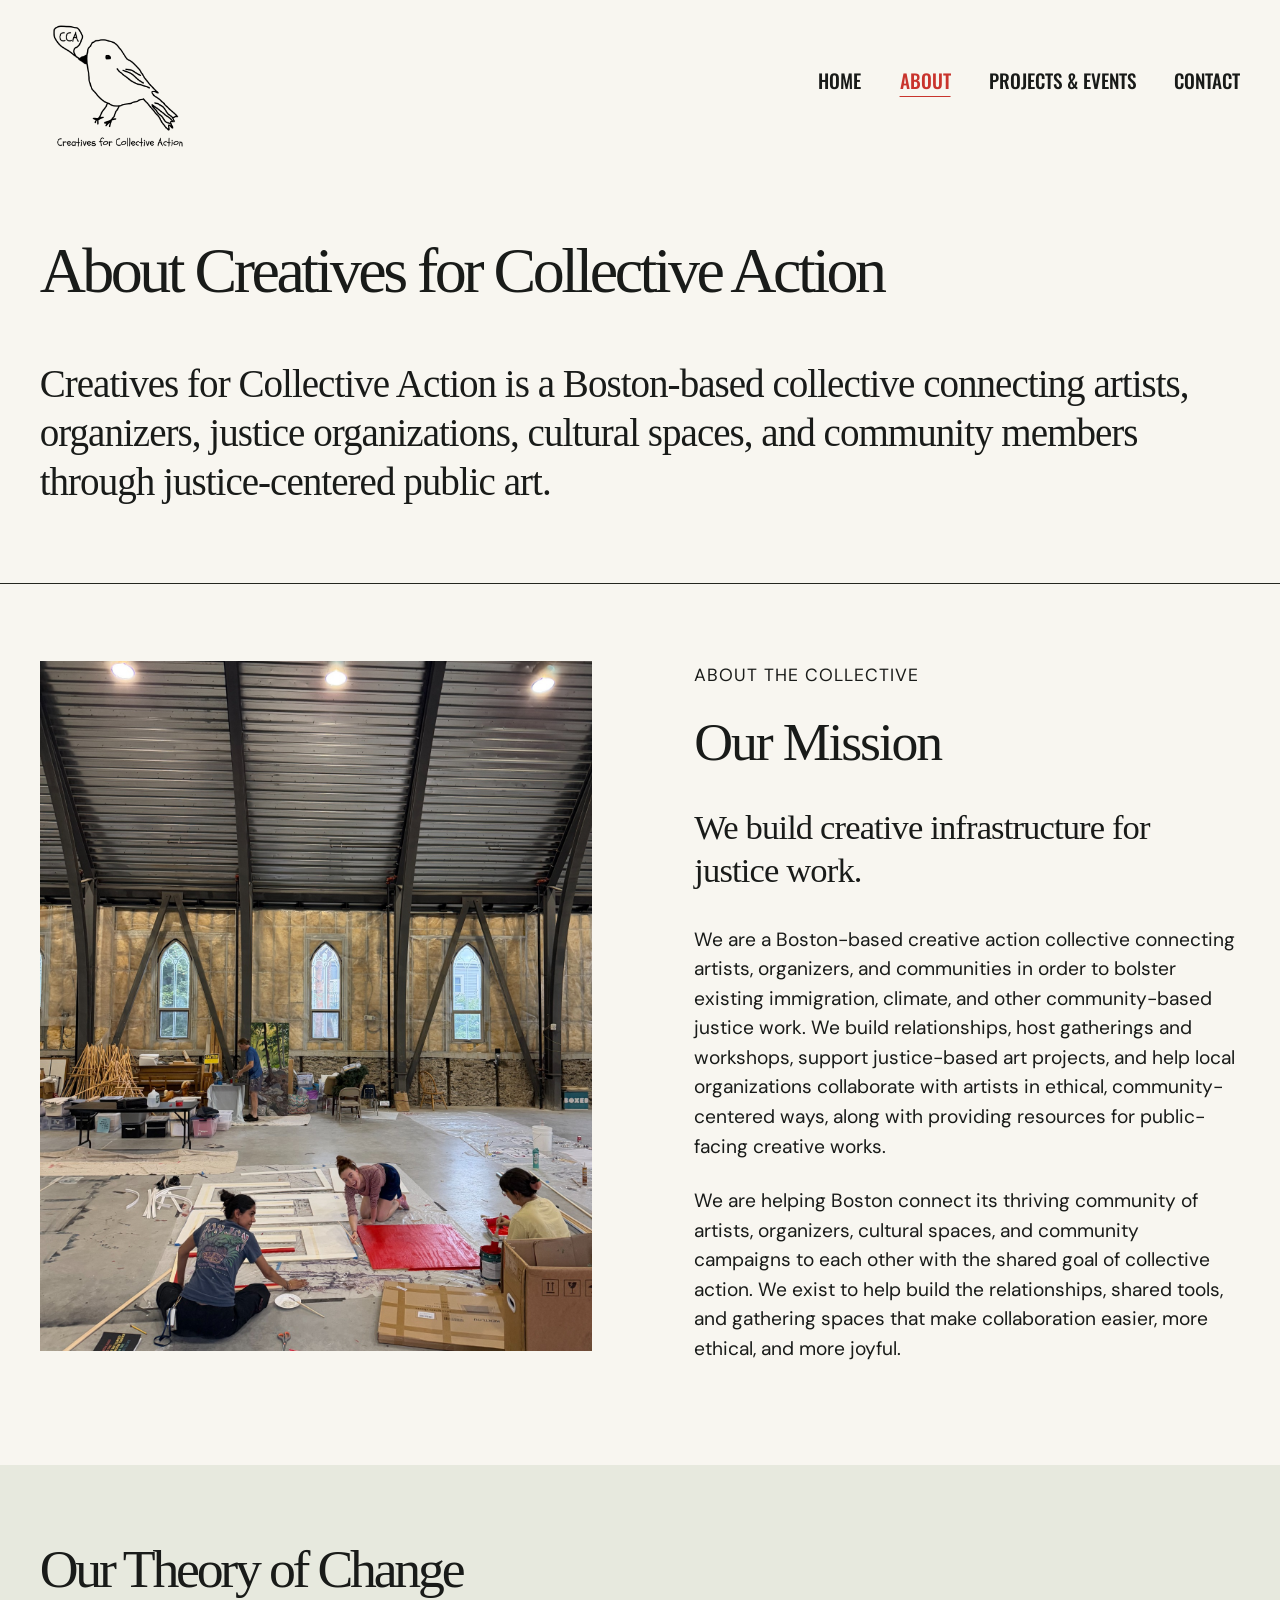
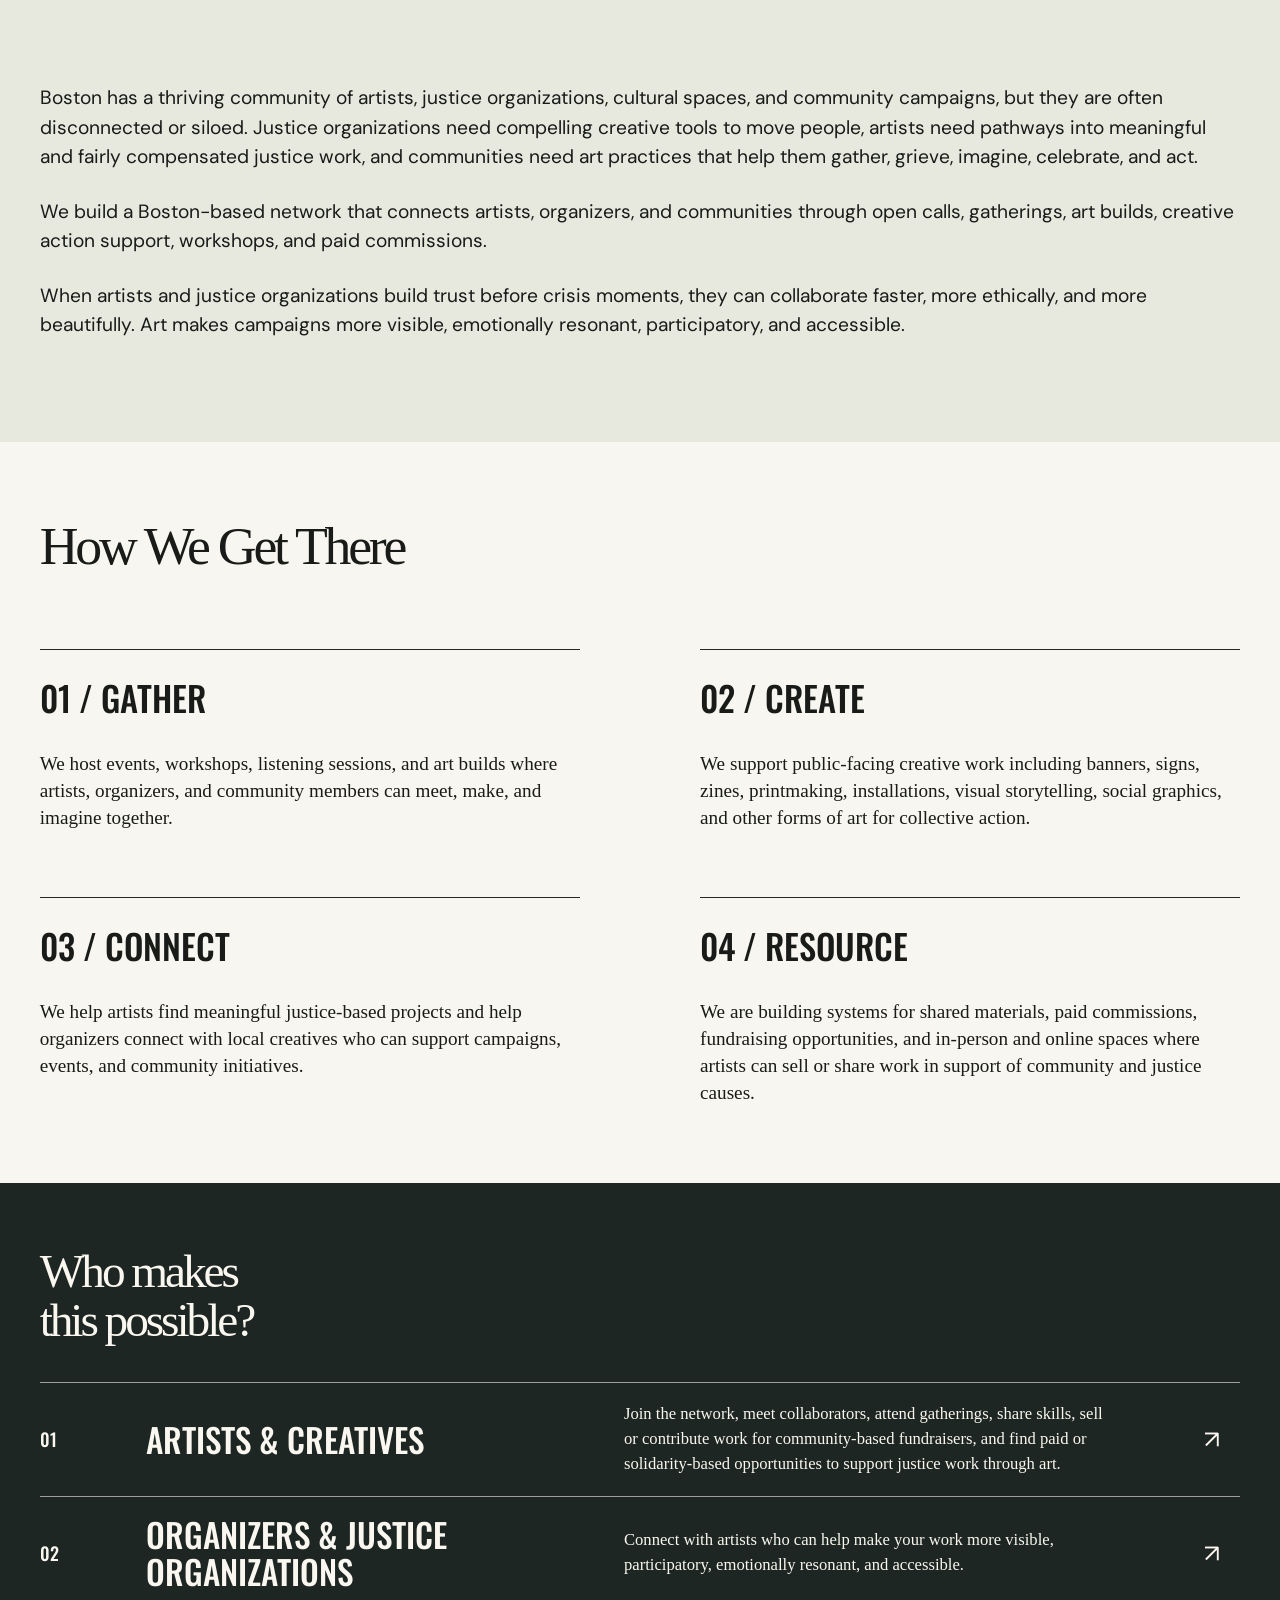
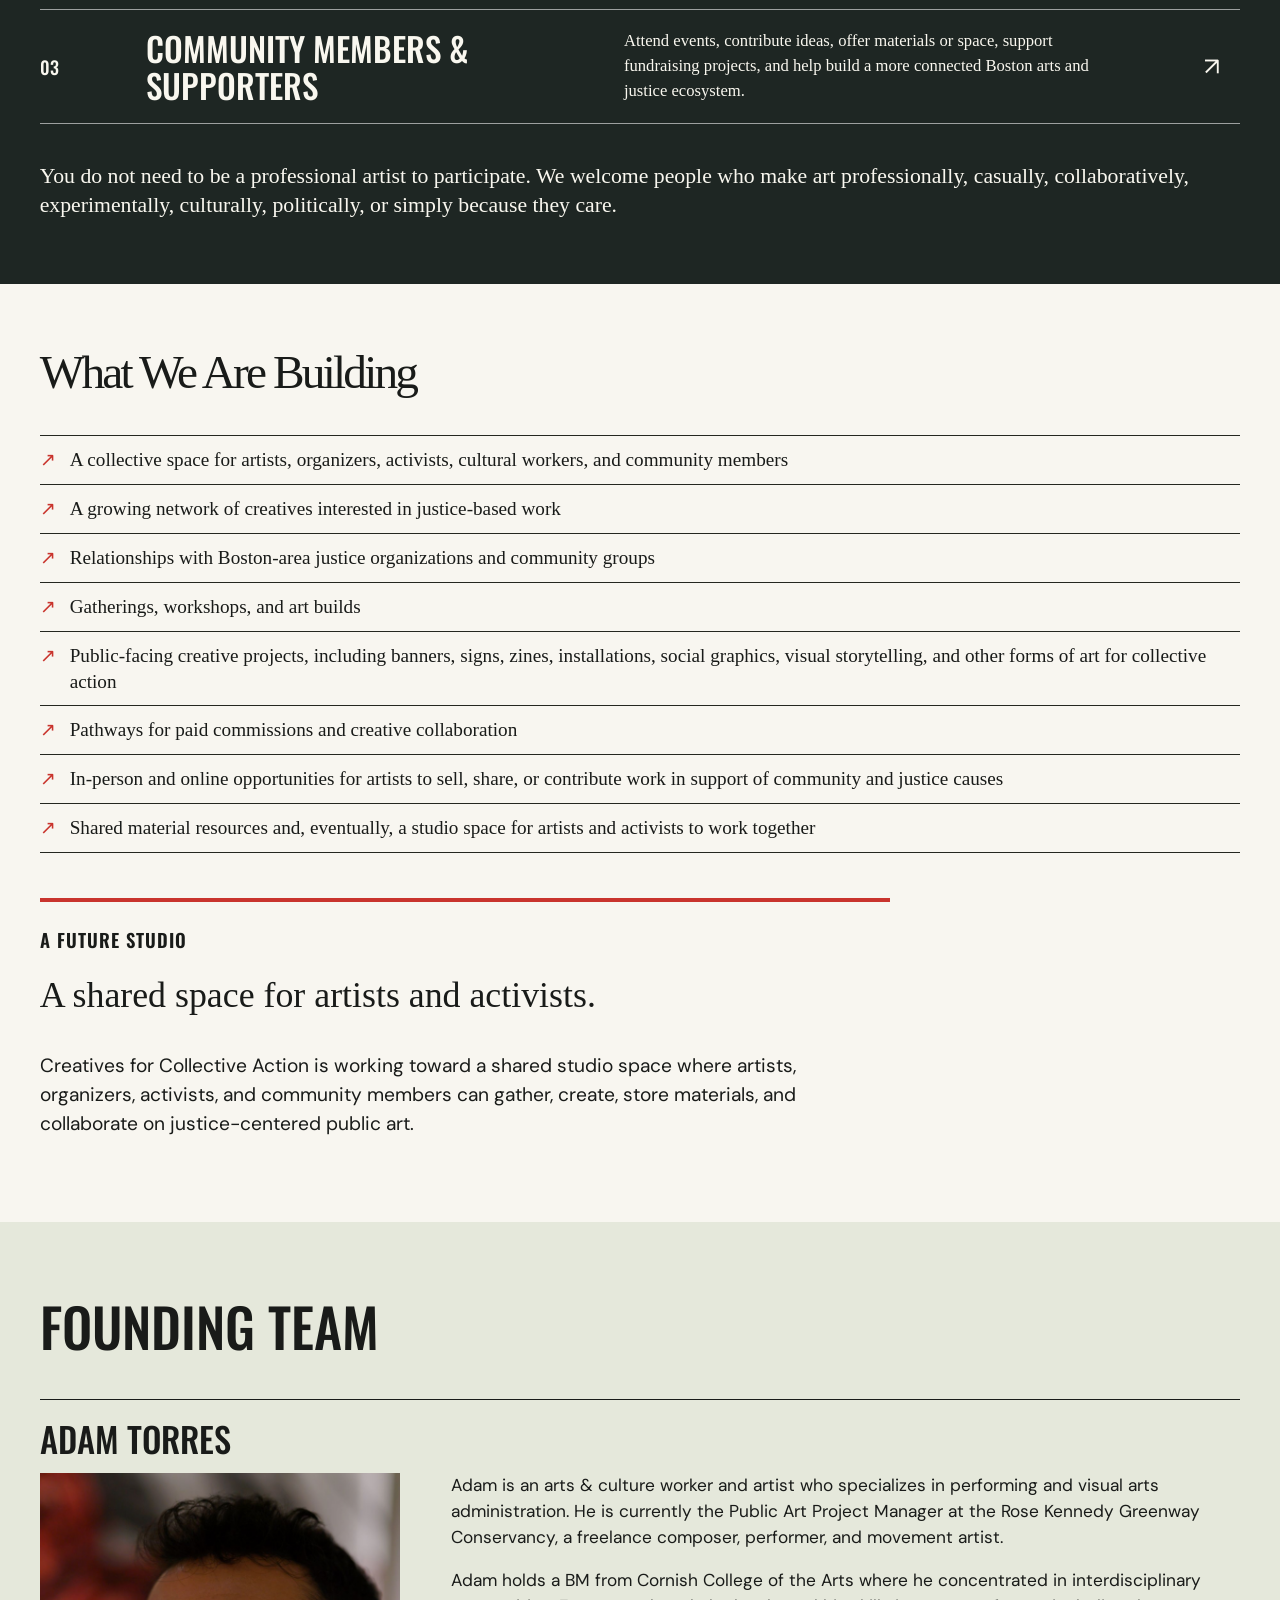
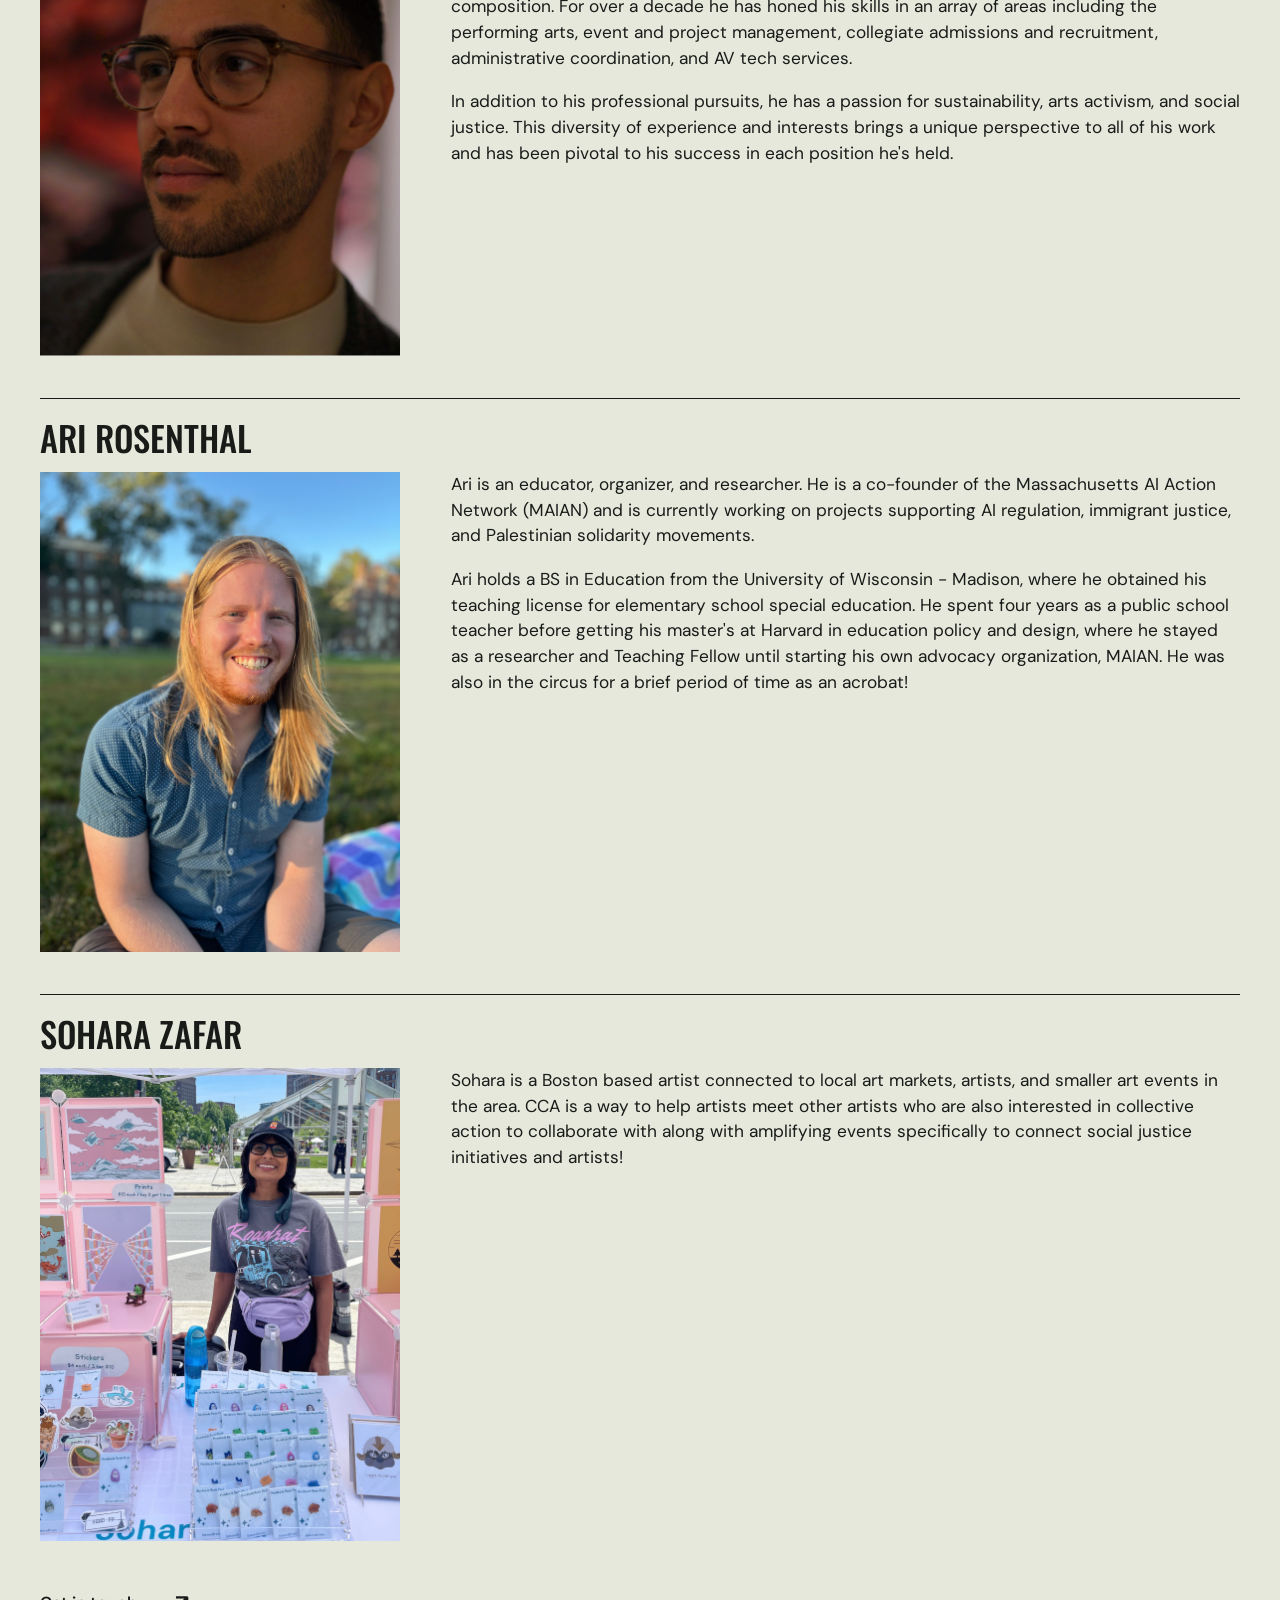
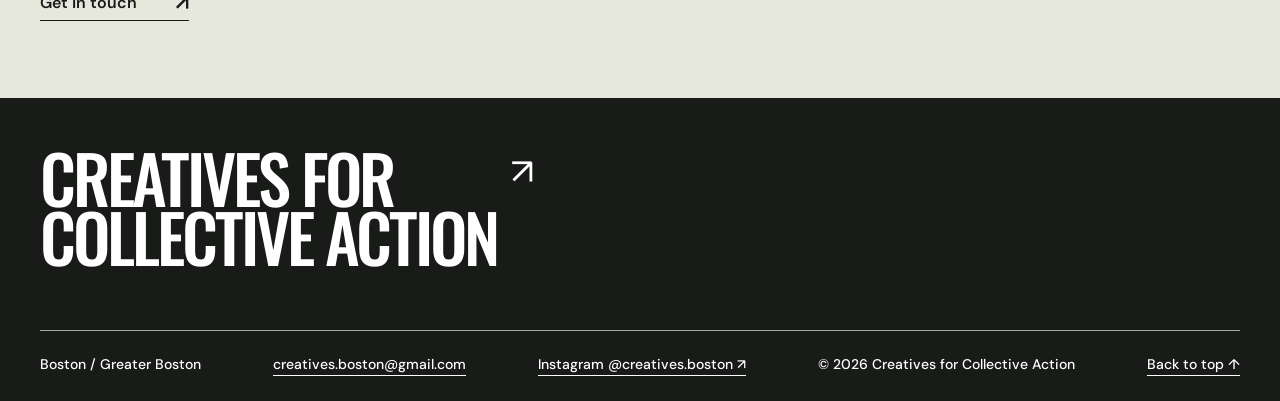
==== about.html @ de2faa9a "Add files via upload" ====
<!doctype html>
<html lang="en">
  <head>
    <meta charset="utf-8" />
    <meta name="viewport" content="width=device-width, initial-scale=1" />
    <meta name="theme-color" content="#f8f6f0" />
    <meta name="description" content="Learn about the mission, theory of change, and people behind Creatives for Collective Action." />
    <title>About | Creatives for Collective Action</title>
    <link rel="stylesheet" href="styles.css" />
    <script src="script.js" defer></script>
  </head>
  <body>
    <a class="skip-link" href="#main">Skip to content</a>
    <header class="site-header" id="top">
      <a class="wordmark" href="index.html" aria-label="Creatives for Collective Action, home">
        <img class="brand-logo" src="images/cca-logo.png" alt="" width="2000" height="2000" />
      </a>
      <button class="menu-toggle" type="button" aria-expanded="false" aria-controls="site-nav" aria-label="Open menu"><span></span><span></span></button>
      <nav class="site-nav" id="site-nav" aria-label="Main navigation">
        <a href="index.html">Home</a>
<a href="about.html" aria-current="page">About</a>
<a href="projects-events.html">Projects & Events</a>
<a href="contact.html">Contact</a>
      </nav>
    </header>
    <main id="main">

      <section class="inner-hero about-opening section-pad"><h1 class="about-title">About Creatives for Collective Action</h1><p class="inner-intro">Creatives for Collective Action is a Boston-based collective connecting artists, organizers, justice organizations, cultural spaces, and community members through justice-centered public art.</p></section>
      <section class="about section-pad about-page" aria-labelledby="about-mission">
        <div class="about-grid">
          <div class="about-image"><div class="image-slot image-slot--portrait" data-image-slot>
      <img src="images/about.jpg" alt="Artists painting panels together in a shared workshop space" loading="lazy" />
      <div class="slot-placeholder" aria-hidden="true"><span class="placeholder-top">02 / Behind the work</span><span class="placeholder-type">WE<br />MAKE<br />SPACE.</span><span class="placeholder-bottom">YOUR ABOUT PHOTO<br /><small>Portrait photo · suggested 1000 × 1250 px</small></span></div>
    </div></div>
          <div class="about-copy">
            <p class="eyebrow">About the collective</p><h2 id="about-mission">Our Mission</h2>
            <p class="mission-lead">We build creative infrastructure for justice work.</p>
            <p>We are a Boston-based creative action collective connecting artists, organizers, and communities in order to bolster existing immigration, climate, and other community-based justice work. We build relationships, host gatherings and workshops, support justice-based art projects, and help local organizations collaborate with artists in ethical, community-centered ways, along with providing resources for public-facing creative works.</p>
            <p>We are helping Boston connect its thriving community of artists, organizers, cultural spaces, and community campaigns to each other with the shared goal of collective action. We exist to help build the relationships, shared tools, and gathering spaces that make collaboration easier, more ethical, and more joyful.</p>
          </div>
        </div>
      </section>
      <section class="theory section-pad" aria-labelledby="theory-title"><h2 id="theory-title">Our Theory of Change</h2>
        <div class="theory-text"><p>Boston has a thriving community of artists, justice organizations, cultural spaces, and community campaigns, but they are often disconnected or siloed. Justice organizations need compelling creative tools to move people, artists need pathways into meaningful and fairly compensated justice work, and communities need art practices that help them gather, grieve, imagine, celebrate, and act.</p>
        <p>We build a Boston-based network that connects artists, organizers, and communities through open calls, gatherings, art builds, creative action support, workshops, and paid commissions.</p>
        <p>When artists and justice organizations build trust before crisis moments, they can collaborate faster, more ethically, and more beautifully. Art makes campaigns more visible, emotionally resonant, participatory, and accessible.</p></div>
      </section>
      <section class="pillars section-pad" aria-labelledby="pillars-title"><h2 id="pillars-title">How We Get There</h2>
        <div class="pillar-grid">
          <article><span>01 / Gather</span><p>We host events, workshops, listening sessions, and art builds where artists, organizers, and community members can meet, make, and imagine together.</p></article>
          <article><span>02 / Create</span><p>We support public-facing creative work including banners, signs, zines, printmaking, installations, visual storytelling, social graphics, and other forms of art for collective action.</p></article>
          <article><span>03 / Connect</span><p>We help artists find meaningful justice-based projects and help organizers connect with local creatives who can support campaigns, events, and community initiatives.</p></article>
          <article><span>04 / Resource</span><p>We are building systems for shared materials, paid commissions, fundraising opportunities, and in-person and online spaces where artists can sell or share work in support of community and justice causes.</p></article>
        </div>
      </section>
      <section class="audience section-pad" aria-labelledby="audience-title"><h2 id="audience-title">Who makes<br /> this possible?</h2>
        <div class="audience-list">
          <div><span class="row-number">01</span><h3>Artists & creatives</h3><p>Join the network, meet collaborators, attend gatherings, share skills, sell or contribute work for community-based fundraisers, and find paid or solidarity-based opportunities to support justice work through art.</p><span class="row-arrow" aria-hidden="true">↗</span></div>
          <div><span class="row-number">02</span><h3>Organizers & justice organizations</h3><p>Connect with artists who can help make your work more visible, participatory, emotionally resonant, and accessible.</p><span class="row-arrow" aria-hidden="true">↗</span></div>
          <div><span class="row-number">03</span><h3>Community members & supporters</h3><p>Attend events, contribute ideas, offer materials or space, support fundraising projects, and help build a more connected Boston arts and justice ecosystem.</p><span class="row-arrow" aria-hidden="true">↗</span></div>
        </div>
        <p class="welcome-note">You do not need to be a professional artist to participate. We welcome people who make art professionally, casually, collaboratively, experimentally, culturally, politically, or simply because they care.</p>
      </section>
      <section class="building section-pad" aria-labelledby="building-title"><h2 id="building-title">What We Are Building</h2>
        <ul class="building-list"><li>A collective space for artists, organizers, activists, cultural workers, and community members</li><li>A growing network of creatives interested in justice-based work</li><li>Relationships with Boston-area justice organizations and community groups</li><li>Gatherings, workshops, and art builds</li><li>Public-facing creative projects, including banners, signs, zines, installations, social graphics, visual storytelling, and other forms of art for collective action</li><li>Pathways for paid commissions and creative collaboration</li><li>In-person and online opportunities for artists to sell, share, or contribute work in support of community and justice causes</li><li>Shared material resources and, eventually, a studio space for artists and activists to work together</li></ul>
        <div class="future-grid future-grid--single"><article><p class="eyebrow">A future studio</p><h3>A shared space for artists and activists.</h3><p>Creatives for Collective Action is working toward a shared studio space where artists, organizers, activists, and community members can gather, create, store materials, and collaborate on justice-centered public art.</p></article></div>
      </section>
      <section class="team section-pad" aria-labelledby="team-title"><h2 id="team-title">Founding Team</h2><div class="team-grid">
        <article>
          <h3>Adam Torres</h3>
          <div class="founder-body">
            <img class="founder-photo" src="images/adam-torres.png" alt="Adam Torres in a portrait looking to the side" loading="lazy" width="762" height="1021" />
            <div class="founder-bio"><p>Adam is an arts &amp; culture worker and artist who specializes in performing and visual arts administration. He is currently the Public Art Project Manager at the Rose Kennedy Greenway Conservancy, a freelance composer, performer, and movement artist.</p><p>Adam holds a BM from Cornish College of the Arts where he concentrated in interdisciplinary composition. For over a decade he has honed his skills in an array of areas including the performing arts, event and project management, collegiate admissions and recruitment, administrative coordination, and AV tech services.</p><p>In addition to his professional pursuits, he has a passion for sustainability, arts activism, and social justice. This diversity of experience and interests brings a unique perspective to all of his work and has been pivotal to his success in each position he's held.</p></div>
          </div>
        </article>
        <article>
          <h3>Ari Rosenthal</h3>
          <div class="founder-body">
            <img class="founder-photo" src="images/ari-rosenthal.jpg" alt="Ari Rosenthal smiling outdoors" loading="lazy" width="1536" height="2048" />
            <div class="founder-bio"><p>Ari is an educator, organizer, and researcher. He is a co-founder of the Massachusetts AI Action Network (MAIAN) and is currently working on projects supporting AI regulation, immigrant justice, and Palestinian solidarity movements.</p><p>Ari holds a BS in Education from the University of Wisconsin - Madison, where he obtained his teaching license for elementary school special education. He spent four years as a public school teacher before getting his master's at Harvard in education policy and design, where he stayed as a researcher and Teaching Fellow until starting his own advocacy organization, MAIAN. He was also in the circus for a brief period of time as an acrobat!</p></div>
          </div>
        </article>
        <article>
          <h3>Sohara Zafar</h3>
          <div class="founder-body">
            <img class="founder-photo" src="images/sohara-zafar.png" alt="Sohara Zafar smiling at her art market booth" loading="lazy" width="724" height="952" />
            <div class="founder-bio"><p>Sohara is a Boston based artist connected to local art markets, artists, and smaller art events in the area. CCA is a way to help artists meet other artists who are also interested in collective action to collaborate with along with amplifying events specifically to connect social justice initiatives and artists!</p></div>
          </div>
        </article>
      </div><a class="text-link" href="contact.html">Get in touch <span aria-hidden="true">↗</span></a></section>

    </main>
    <footer class="site-footer section-pad">
      <a class="footer-wordmark" href="index.html">Creatives for<br />Collective Action<span class="footer-arrow" aria-hidden="true">↗</span></a>
      <div class="footer-bottom"><span>Boston / Greater Boston</span><a href="mailto:creatives.boston@gmail.com">creatives.boston@gmail.com</a><a href="https://www.instagram.com/creatives.boston/" target="_blank" rel="noopener noreferrer">Instagram @creatives.boston ↗</a><span>© <span id="year">2026</span> Creatives for Collective Action</span><a href="#top">Back to top ↑</a></div>
    </footer>
  </body>
</html>
---- styles.css ----
@import url('https://fonts.googleapis.com/css2?family=DM+Sans:wght@400;500;600;700&family=Oswald:wght@400;500;600;700&display=swap');

:root{--paper:#f8f6f0;--ink:#191b19;--red:#c9342d;--orange:#ea6d41;--line:#252720;--muted:#5c5e58;--serif:Georgia,'Times New Roman',serif;--sans:'DM Sans',Arial,sans-serif;--condensed:'Oswald','Arial Narrow',Impact,sans-serif}
*{box-sizing:border-box}html{scroll-behavior:smooth}body{margin:0;background:var(--paper);color:var(--ink);font-family:var(--sans)}button,a{font:inherit}a{color:inherit}button{cursor:pointer}img{display:block;max-width:100%}::selection{background:var(--red);color:#fff}section[id]{scroll-margin-top:88px}
.skip-link{position:absolute;z-index:100;top:-100px;left:1rem;background:#fff;padding:1rem}.skip-link:focus{top:1rem}a:focus-visible,button:focus-visible{outline:3px solid var(--orange);outline-offset:4px}
.section-pad{padding-left:clamp(24px,3.1vw,54px);padding-right:clamp(24px,3.1vw,54px)}.eyebrow{margin:0 0 24px;text-transform:uppercase;font:600 clamp(13px,1.45vw,19px)/1.25 var(--condensed);letter-spacing:.055em}.centered{text-align:center}.text-link{display:inline-flex;align-items:center;justify-content:space-between;gap:38px;min-width:140px;padding:6px 0;border-bottom:1px solid currentColor;text-decoration:none;font:600 16px/1.4 var(--sans)}.text-link span{font-size:22px;line-height:1;transition:transform .2s}.text-link:hover span{transform:translate(3px,-3px)}h1,h2,h3,p{margin-top:0}h1,h2,h3{font-weight:normal}h1 em,h2 em{font-weight:normal;font-style:italic}
.site-header{min-height:96px;padding:20px clamp(24px,3.1vw,54px);display:flex;align-items:center;justify-content:space-between;gap:32px;background:var(--paper);position:relative;z-index:10}.wordmark{display:inline-flex;align-items:center;gap:13px;color:var(--ink);text-decoration:none;font:600 18px/.99 var(--serif);letter-spacing:-.035em}.wordmark strong{font-weight:700}.wordmark-symbol{display:flex;flex-direction:column;justify-content:center;gap:4px;width:31px;height:36px}.wordmark-symbol span{height:6px;background:var(--red);display:block}.wordmark-symbol span:nth-child(2){width:65%}.wordmark-symbol span:nth-child(3){width:90%}.site-nav{display:flex;align-items:center;gap:clamp(18px,3vw,56px);margin:auto}.site-nav a{font:500 clamp(16px,1.5vw,21px)/1 var(--condensed);text-transform:uppercase;text-decoration:none}.site-nav a:hover{color:var(--red)}.menu-toggle{display:none}
.site-header{min-height:0;padding-top:4px;padding-bottom:4px}.wordmark{display:block;flex:none}.brand-logo{width:clamp(145px,12vw,180px);height:auto;mix-blend-mode:multiply}.site-nav{margin:0 0 0 auto}
@media(max-width:900px){.brand-logo{width:145px}}
@media(max-width:650px){.brand-logo{width:130px}.site-header{padding-top:2px;padding-bottom:2px}}
.hero{padding-top:clamp(94px,12vw,194px);padding-bottom:54px}.hero h1{margin:0 auto;max-width:1400px;text-align:center;font:normal clamp(68px,10.3vw,164px)/.93 var(--condensed);text-transform:uppercase;letter-spacing:-.045em}.hero h1 em{display:block;font-family:var(--serif);font-size:.74em;text-transform:none;letter-spacing:-.07em}.hero-intro{font:normal clamp(24px,3vw,42px)/1.24 var(--serif);max-width:980px;text-align:center;margin:55px auto 33px;letter-spacing:-.025em}.hero-actions{display:flex;justify-content:center;gap:45px;flex-wrap:wrap;margin:0 auto 104px}.hero-image{height:clamp(440px,60vw,820px)}.image-caption{padding:14px 0;display:flex;justify-content:space-between;gap:16px;text-transform:uppercase;font:500 13px/1.3 var(--condensed);letter-spacing:.04em}
.image-slot{position:relative;overflow:hidden;background:#e4dfd5}.image-slot>img{position:absolute;inset:0;width:100%;height:100%;object-fit:cover;opacity:0;z-index:2}.image-slot.has-image>img{opacity:1}.slot-placeholder{position:absolute;inset:0;display:flex;flex-direction:column;justify-content:space-between;padding:clamp(20px,3vw,45px);color:#fff}.placeholder-top,.placeholder-bottom{position:relative;z-index:1;font:500 clamp(15px,1.8vw,24px)/1.1 var(--condensed);text-transform:uppercase;letter-spacing:.04em}.placeholder-bottom{font-size:clamp(21px,3vw,42px)}.placeholder-bottom small{font:500 13px/1.3 var(--sans);text-transform:none;letter-spacing:0}.image-slot--hero{background:#ac362f}.image-slot--hero .slot-placeholder{background:radial-gradient(ellipse at 85% 80%,#e8793f 0%,transparent 47%),linear-gradient(125deg,#8b292c,#d94b36 60%,#982c30)}.placeholder-shapes{position:absolute;inset:18% 7% 13%;display:flex;align-items:center;justify-content:space-between;opacity:.78;transform:rotate(-7deg)}.placeholder-shapes i{width:24%;height:78%;background:#f3b99b;transform:skew(-10deg);border-radius:50% 50% 1% 1%}.placeholder-shapes i:nth-child(2){height:108%;background:#111b19;transform:skew(13deg)}.placeholder-shapes i:nth-child(3){background:#ffd79f;transform:skew(-18deg)}
.manifesto{padding-top:clamp(95px,12vw,180px);padding-bottom:clamp(95px,12vw,180px);border-top:1px solid var(--line)}.manifesto h2{max-width:1260px;font:normal clamp(52px,6.9vw,110px)/1.04 var(--serif);letter-spacing:-.058em}.manifesto h2 em{color:var(--red)}.manifesto-copy{display:grid;grid-template-columns:1fr auto;align-items:end;gap:40px;margin-top:85px;margin-left:40%;}.manifesto-copy p{font:normal clamp(23px,2.45vw,36px)/1.3 var(--serif);letter-spacing:-.02em;margin:0}.round-link{width:86px;height:86px;border:1px solid var(--line);border-radius:50%;display:grid;place-items:center;text-decoration:none;font-size:34px;flex:none;transition:background .2s,color .2s}.round-link:hover{background:var(--ink);color:#fff}
.feature--red{background:var(--red);color:#fff}.feature-heading{padding-top:clamp(75px,9vw,130px);padding-bottom:64px}.feature-heading h2{font:normal clamp(70px,11vw,160px)/.98 var(--condensed);text-transform:uppercase;letter-spacing:-.04em;margin:0 0 34px}.feature-heading h2 em{font-family:var(--serif);font-size:.78em;text-transform:none;letter-spacing:-.065em}.feature-heading>p:last-child{max-width:790px;font:normal clamp(21px,2.4vw,32px)/1.36 var(--serif);margin:0}.feature-image{height:clamp(480px,67vw,950px)}.image-slot--project{background:#e7986a}.image-slot--project .slot-placeholder{background:radial-gradient(circle at 50% 55%,#e2a56b 0%,#bc5337 65%,#862f2c 100%)}.booth-illustration{position:absolute;top:15%;left:50%;transform:translateX(-50%) rotate(-5deg);width:min(37%,300px);height:72%;border:14px solid #8d161b;background:#da3333;box-shadow:17px 25px 0 #772127,28px 38px 50px #51211977;display:flex;flex-direction:column;align-items:center;padding:12px}.booth-illustration:before{content:'';position:absolute;bottom:100%;width:calc(100% + 30px);height:55px;border-radius:65% 65% 0 0;background:#8d161b}.booth-illustration b{background:#f4dfc1;color:#a5282a;text-align:center;font:600 clamp(13px,2vw,26px) var(--condensed);width:100%;padding:5px}.booth-illustration span{border:8px solid #8d161b;width:92%;height:75%;margin-top:12px;background:repeating-linear-gradient(90deg,#f6d2a650 0 16%,#932c2b 16% 20%),linear-gradient(#e4bb96,#eccba9);box-shadow:inset 0 0 0 5px #f0c69a}.project-story{display:grid;grid-template-columns:1fr 1fr;gap:9%;padding-top:54px;padding-bottom:95px}.project-story h3{font:500 clamp(52px,6vw,90px)/1.08 var(--condensed);text-transform:uppercase;margin:0}.project-story p:not(.eyebrow){font:normal clamp(22px,2vw,29px)/1.34 var(--serif);max-width:680px;margin:0 0 35px}
.about{padding-top:clamp(100px,12vw,190px);padding-bottom:clamp(100px,12vw,190px)}.about-heading h2,.audience h2,.events h2,.contact h2{font:normal clamp(61px,7.5vw,120px)/1.02 var(--serif);letter-spacing:-.065em;margin:0 0 clamp(60px,7vw,112px)}.about-heading h2 em,.audience h2 em,.events h2 em{color:var(--red)}.about-grid{display:grid;grid-template-columns:46% 1fr;align-items:start;gap:clamp(40px,8vw,150px)}.about-image{aspect-ratio:4/5;background:#d8cebb}.image-slot--portrait .slot-placeholder{color:var(--ink);background:linear-gradient(145deg,#f3d5a5,#c0bdaf 60%,#859994)}.placeholder-type{font:600 clamp(72px,11vw,155px)/.84 var(--condensed);letter-spacing:-.05em;transform:rotate(-6deg);align-self:center;margin:auto 0}.about-copy .lead{font:normal clamp(26px,2.6vw,39px)/1.25 var(--serif);letter-spacing:-.025em}.about-copy>p:not(.lead){font:normal clamp(16px,1.38vw,21px)/1.6 var(--sans);max-width:680px}.principles{margin-top:70px;border-top:1px solid var(--line)}.principles>div{display:grid;grid-template-columns:45px 130px 1fr;gap:12px;align-items:baseline;padding:22px 0;border-bottom:1px solid var(--line)}.principles span{font:500 16px var(--condensed)}.principles strong{font:500 26px var(--condensed);text-transform:uppercase}.principles p{font:normal 15px/1.45 var(--sans);margin:0}
.audience{background:#1e2623;color:#f9f7ef;padding-top:clamp(90px,11vw,170px);padding-bottom:clamp(105px,12vw,190px)}.audience h2 em{color:#ea8c69}.audience-list{border-top:1px solid #ffffff90}.audience-list>div{display:grid;grid-template-columns:7% 38% 1fr 36px;align-items:center;gap:22px;border-bottom:1px solid #ffffff90;padding:34px 0}.row-number{font:500 18px var(--condensed)}.audience h3{font:500 clamp(27px,3.2vw,48px)/1.12 var(--condensed);text-transform:uppercase;margin:0}.audience-list p{max-width:480px;font:normal clamp(16px,1.45vw,21px)/1.5 var(--serif);margin:0}.row-arrow{font-size:25px}
.events{padding-top:clamp(100px,12vw,190px);padding-bottom:clamp(100px,12vw,190px)}.events-heading{display:grid;grid-template-columns:1.5fr .6fr;gap:65px;align-items:end}.events-heading>p{font:normal clamp(19px,1.9vw,27px)/1.4 var(--serif);max-width:410px;margin-bottom:clamp(60px,7vw,112px)}.events-layout{display:grid;grid-template-columns:1.5fr .65fr;gap:clamp(34px,5vw,80px);align-items:end}.events-image{aspect-ratio:1.42;background:#e7c37a}.image-slot--events .slot-placeholder{background:linear-gradient(135deg,#f1ba62,#e36e4c 52%,#a53631);color:#282c26}.events-note{padding:0 0 8px}.events-note h3{font:normal clamp(33px,3.2vw,52px)/1.14 var(--serif);letter-spacing:-.04em}.events-note>p{font:normal 18px/1.55 var(--sans);margin-bottom:30px}
.contact{background:#e5e8db;padding-top:clamp(100px,13vw,210px);padding-bottom:clamp(95px,11vw,175px)}.contact h2{max-width:1200px;margin-bottom:55px}.contact h2 em{color:var(--red)}.contact>p:not(.eyebrow):not(.contact-note){font:normal clamp(23px,2.5vw,35px)/1.32 var(--serif);max-width:860px}.contact-paths{display:grid;grid-template-columns:repeat(3,1fr);gap:38px;margin-top:95px}.contact-paths>div{border-top:1px solid var(--ink);padding-top:20px}.contact-paths span{font:500 17px var(--condensed);display:block;margin-bottom:22px}.contact-paths strong{display:block;font:500 clamp(26px,2.7vw,43px)/1.1 var(--condensed);text-transform:uppercase;margin-bottom:20px}.contact-paths p{font:normal 17px/1.5 var(--sans);max-width:310px}.contact-note{margin:80px 0 0;font-size:14px;color:#444b44;border-left:2px solid var(--red);padding-left:16px}
.site-footer{background:var(--ink);color:#fff;padding-top:90px;padding-bottom:30px}.footer-wordmark{display:block;position:relative;width:fit-content;font:500 clamp(58px,10vw,170px)/.88 var(--condensed);text-transform:uppercase;letter-spacing:-.045em;text-decoration:none}.footer-arrow{position:absolute;top:0;right:-.9em;font:normal .55em var(--sans)}.footer-bottom{margin-top:130px;padding-top:24px;border-top:1px solid #a6aaa4;display:flex;justify-content:space-between;gap:25px;flex-wrap:wrap;font:500 14px/1.4 var(--sans)}.footer-bottom a{text-decoration:none;border-bottom:1px solid currentColor}
@media(max-width:900px){.site-header{min-height:76px}.menu-toggle{width:44px;height:44px;border:0;background:none;display:flex;flex-direction:column;justify-content:center;gap:7px;align-items:center}.menu-toggle span{display:block;width:26px;height:2px;background:var(--ink)}.site-nav{display:none;position:absolute;top:100%;left:0;right:0;background:var(--paper);padding:20px 24px 28px;border-bottom:1px solid var(--ink);flex-direction:column;align-items:flex-start;gap:25px}.site-nav.is-open{display:flex}.site-nav a{font-size:30px}.hero-actions{margin-bottom:65px}.manifesto-copy{margin-left:18%}.project-story{gap:40px}.about-grid{grid-template-columns:42% 1fr;gap:36px}.principles>div{grid-template-columns:30px 1fr}.principles p{grid-column:2}.events-heading{grid-template-columns:1fr}.events-heading>p{margin:0 0 58px}.events-layout{grid-template-columns:1.2fr 1fr}}
@media(max-width:650px){.wordmark{font-size:15px}.wordmark-symbol{width:25px}.hero{padding-top:100px}.hero h1{font-size:clamp(57px,13.5vw,91px)}.hero h1 em{font-size:.82em}.hero-intro{font-size:25px;margin-top:42px}.hero-actions{gap:14px 28px}.text-link{font-size:14px;min-width:128px;gap:12px}.hero-image{height:520px}.image-caption{font-size:11px}.manifesto h2{font-size:clamp(48px,10vw,72px)}.manifesto-copy{margin:55px 0 0;grid-template-columns:1fr}.manifesto-copy p{font-size:23px}.round-link{width:66px;height:66px}.feature-heading h2{font-size:clamp(68px,14vw,105px)}.feature-image{height:560px}.booth-illustration{width:52%;height:62%;top:20%;border-width:9px}.booth-illustration:before{height:38px}.project-story{grid-template-columns:1fr;gap:24px;padding-top:40px;padding-bottom:75px}.project-story p:not(.eyebrow){font-size:21px}.about-heading h2,.audience h2,.events h2,.contact h2{font-size:clamp(52px,11vw,80px);margin-bottom:60px}.about-grid{grid-template-columns:1fr}.about-image{max-height:640px}.about-copy .lead{font-size:28px}.placeholder-type{font-size:clamp(95px,22vw,150px)}.audience-list>div{grid-template-columns:35px 1fr 25px;gap:12px;padding:25px 0}.audience h3{font-size:29px}.audience-list p{grid-column:2;grid-row:2}.row-arrow{grid-column:3;grid-row:1}.events-layout{grid-template-columns:1fr}.events-note{padding:0}.contact-paths{grid-template-columns:1fr;margin-top:70px;gap:38px}.contact-paths strong{font-size:32px}.contact-note{margin-top:60px}.footer-wordmark{font-size:clamp(54px,12.5vw,85px)}.footer-bottom{margin-top:95px;flex-direction:column}.slot-placeholder{padding:22px}.placeholder-bottom{font-size:25px}}
@media(prefers-reduced-motion:reduce){html{scroll-behavior:auto}*,*:before,*:after{transition-duration:.01ms!important;animation-duration:.01ms!important}}

/* Multi-page layout */
.site-nav a[aria-current=page]{color:var(--red);text-decoration:underline;text-underline-offset:7px}
.hero-image>.image-slot,.feature-image>.image-slot,.about-image>.image-slot,.events-image>.image-slot{height:100%}
.feature-image{overflow:hidden}
.booth-gallery{display:grid;grid-template-columns:repeat(2,minmax(0,1fr));gap:12px;background:var(--paper)}
.booth-gallery>.image-slot{min-width:0;height:100%}
.inner-hero{padding-top:clamp(110px,13vw,205px);padding-bottom:clamp(90px,10vw,150px);border-bottom:1px solid var(--line)}
.inner-hero h1{font:normal clamp(76px,11vw,170px)/.94 var(--condensed);text-transform:uppercase;letter-spacing:-.045em;max-width:1450px;margin:0 0 55px}
.inner-hero h1 em{font:.8em var(--serif);text-transform:none;letter-spacing:-.07em}
.projects-opening{padding-top:clamp(86px,9vw,140px);padding-bottom:clamp(86px,9vw,140px)}
.projects-opening h1.projects-label{font:600 clamp(17px,1.7vw,23px)/1.25 var(--condensed);letter-spacing:.055em;text-transform:uppercase;margin:0 0 30px}
.inner-intro{max-width:1080px;font:normal clamp(25px,3.05vw,44px)/1.25 var(--serif);letter-spacing:-.025em;margin:0}
.home-stories{padding-top:clamp(90px,11vw,160px);padding-bottom:clamp(105px,12vw,185px)}
.stories-heading{display:flex;align-items:end;justify-content:space-between;gap:38px;margin-bottom:66px}
.stories-heading h2,.pillars h2,.building h2,.theory h2,.vendor-call h2,.art-builds h2,.contact-details h2{font:normal clamp(55px,7.4vw,113px)/1.04 var(--serif);letter-spacing:-.06em;margin:0}
.stories-heading h2 em,.pillars h2 em,.building h2 em,.theory h2 em,.vendor-call h2 em,.art-builds h2 em,.contact-details h2 em{color:var(--red)}
.story-grid{display:grid;grid-template-columns:1fr 1fr;gap:clamp(26px,4.3vw,70px)}
.story-image-link{display:block;text-decoration:none}
.story-image-link .image-slot{aspect-ratio:1.25}
.story-image-link:hover .image-slot>img{transform:scale(1.025)}
.story-image-link .image-slot>img{transition:transform .25s}
.story-card .image-slot--project>img{object-position:center 52%}
.story-meta{display:flex;justify-content:space-between;flex-wrap:wrap;gap:8px;margin:18px 0 23px;text-transform:uppercase;font:500 15px/1.3 var(--condensed);border-top:1px solid var(--line);padding-top:12px}
.story-card h3{font:500 clamp(40px,4.4vw,70px)/1.05 var(--condensed);text-transform:uppercase;margin:0 0 18px}
.story-card h3 a{text-decoration:none;display:flex;justify-content:space-between;gap:10px}
.story-card h3 span{font:normal .55em var(--sans)}
.story-card>p{font:normal clamp(18px,1.7vw,25px)/1.38 var(--serif);max-width:580px}
.market-vendor{border-top:1px solid var(--line);margin-top:50px;padding-top:25px}
.market-vendor h4{font:normal clamp(28px,2.8vw,43px)/1.13 var(--serif);letter-spacing:-.035em;margin:0 0 22px}
.market-vendor p:not(.eyebrow){font:normal clamp(17px,1.5vw,22px)/1.48 var(--serif);margin-bottom:20px}
.market-vendor .pill-button{margin-top:10px}
.image-slot--market{background:#f1d18b}
.image-slot--market .slot-placeholder{background:linear-gradient(130deg,#e8b777,#ea784f 48%,#ae3734)}
.market-illustration{align-self:center;margin:auto 0;width:100%;transform:rotate(-5deg);font:700 clamp(38px,6.4vw,102px)/.94 var(--condensed);letter-spacing:-.055em;text-align:center;text-transform:uppercase;color:#332b24;text-shadow:5px 6px 0 #f3d293}
.home-invitation{background:var(--red);color:#fff;padding-top:clamp(90px,11vw,160px);padding-bottom:clamp(90px,11vw,160px)}
.home-invitation h2{max-width:1200px;font:normal clamp(42px,6.3vw,95px)/1.08 var(--serif);letter-spacing:-.04em;margin-bottom:55px}
.about-page{padding-top:clamp(90px,11vw,160px);padding-bottom:clamp(90px,11vw,160px)}
.about-page .about-copy h2{font:normal clamp(40px,4.2vw,70px)/1.08 var(--serif);letter-spacing:-.04em;margin-bottom:35px}
.about-page .about-copy p:not(.eyebrow){font:normal clamp(17px,1.5vw,22px)/1.54 var(--sans);margin-bottom:25px}
.theory{background:#e7e9de;padding-top:clamp(95px,11vw,170px);padding-bottom:clamp(95px,11vw,170px)}
.theory h2{max-width:1300px;margin-bottom:85px}
.theory-text{max-width:850px;margin-left:auto}
.theory-text p{font:normal clamp(22px,2.5vw,36px)/1.35 var(--serif);letter-spacing:-.02em;margin-bottom:32px}
.pillars{padding-top:clamp(95px,11vw,170px);padding-bottom:clamp(95px,11vw,170px)}
.pillars h2{margin-bottom:75px}
.pillar-grid{display:grid;grid-template-columns:repeat(2,1fr);gap:65px 10%}
.pillar-grid article{border-top:1px solid var(--line);padding-top:22px}
.pillar-grid span{font:500 clamp(24px,2.7vw,40px) var(--condensed);text-transform:uppercase}
.pillar-grid p{font:normal clamp(19px,1.75vw,27px)/1.4 var(--serif);max-width:600px;margin:28px 0 0}
.welcome-note{max-width:850px;margin:85px 0 0 auto;font:normal clamp(22px,2.35vw,35px)/1.32 var(--serif)}
.building{padding-top:clamp(95px,11vw,170px);padding-bottom:clamp(95px,11vw,170px)}
.building h2{margin-bottom:80px}
.building-list{list-style:none;padding:0;margin:0 0 110px;border-top:1px solid var(--line)}
.building-list li{padding:19px 0 19px 36px;border-bottom:1px solid var(--line);font:normal clamp(19px,2vw,30px)/1.35 var(--serif);position:relative}
.building-list li:before{content:'↗';position:absolute;left:0;color:var(--red)}
.future-grid{display:grid;grid-template-columns:1fr 1fr;gap:8%}
.future-grid--single{grid-template-columns:minmax(0,850px)}
.future-grid article{border-top:4px solid var(--red);padding-top:26px}
.future-grid h3{font:normal clamp(32px,3.2vw,50px)/1.15 var(--serif)}
.future-grid p:not(.eyebrow){font:normal clamp(16px,1.5vw,22px)/1.5 var(--sans)}
.team{background:#e5e8db;padding-top:clamp(75px,9vw,135px);padding-bottom:clamp(75px,9vw,135px)}
.team h2{font:500 clamp(55px,8vw,130px)/1.03 var(--condensed);text-transform:uppercase;margin-bottom:25px}
.team p:not(.eyebrow){font:normal 23px var(--serif);margin-bottom:45px}
.event-facts{background:var(--ink);color:#fff;display:grid;grid-template-columns:1fr 1fr 1.4fr;gap:25px;padding-top:50px;padding-bottom:55px}
.event-facts>div{border-top:1px solid #ffffffaa;padding-top:22px}
.event-facts span{display:block;font:500 17px var(--condensed);text-transform:uppercase;margin-bottom:14px}
.event-facts strong{font:normal clamp(24px,2.35vw,35px)/1.28 var(--serif)}
.vendor-call,.art-builds{display:grid;grid-template-columns:1fr 1fr;gap:9%;padding-top:clamp(100px,11vw,165px);padding-bottom:clamp(100px,11vw,165px)}
.vendor-copy p,.art-builds>div:last-child p{font:normal clamp(21px,2vw,29px)/1.42 var(--serif);margin:0 0 28px}
.pill-button{border:1px solid var(--ink);border-radius:100px;display:inline-flex;align-items:center;justify-content:space-between;gap:42px;padding:18px 24px;text-decoration:none;background:var(--ink);color:#fff;font:600 16px var(--sans);margin-top:10px}
.pill-button:hover{background:var(--red);border-color:var(--red)}
.booth-feature{background:#e6e8dd}
.booth-feature .feature-heading>p:last-child{color:var(--ink)}
.booth-feature .feature-heading{color:var(--ink)}
.booth-feature .project-story p{color:var(--ink)}
.booth-feature .project-story{color:var(--ink)}
.art-builds{background:#f1eee5}
.art-builds .text-link{margin-top:10px}
.accessibility{display:grid;grid-template-columns:1fr 1fr;gap:9%;margin-top:95px;border-top:1px solid var(--line)}
.accessibility>div{padding-top:25px}
.accessibility h3{font:500 32px var(--condensed);text-transform:uppercase;margin-bottom:20px}
.accessibility p{font:normal 20px/1.5 var(--serif);max-width:650px}
.contact-details{display:grid;grid-template-columns:1fr 1fr;gap:10%;padding-top:clamp(90px,11vw,160px);padding-bottom:clamp(90px,11vw,160px)}
.contact-details h2{margin-bottom:42px}
.contact-details>div:first-child>p:not(.eyebrow){font:normal clamp(22px,2.2vw,32px)/1.38 var(--serif);max-width:670px}
.contact-information{margin-top:75px}
.contact-information>div{display:grid;grid-template-columns:120px 1fr;gap:15px;border-top:1px solid var(--line);padding:20px 0}
.contact-information span{font:500 19px var(--condensed);text-transform:uppercase}
.contact-information strong{font:normal 20px/1.4 var(--sans)}
.contact-information a{color:inherit;text-decoration:underline;text-underline-offset:4px;overflow-wrap:anywhere}
.pending-detail{color:#6d7069}
.form-wrap{background:#e4e8dc;padding:clamp(25px,4vw,65px)}
.form-wrap h3{font:normal clamp(33px,3.5vw,56px)/1.13 var(--serif);letter-spacing:-.035em}
.form-disclosure{font:normal 14px/1.45 var(--sans);border-left:2px solid var(--red);padding-left:12px;margin-bottom:36px}
#contact-form{display:grid;gap:12px}
#contact-form label{font:500 18px var(--condensed);text-transform:uppercase;margin-top:8px}
#contact-form input,#contact-form select,#contact-form textarea{width:100%;border:0;border-bottom:1px solid var(--ink);border-radius:0;background:transparent;color:var(--ink);padding:13px 0;font:normal 18px/1.4 var(--sans)}
#contact-form textarea{resize:vertical;min-height:150px;border:1px solid var(--ink);padding:13px 14px}
#contact-form .pill-button{width:fit-content;cursor:pointer;margin-top:18px}
#form-status,#form-error{font:normal 14px/1.4 var(--sans);margin:0}
#form-status[data-fs-active]{color:#215235;background:transparent}
#form-error[data-fs-active],.field-error[data-fs-active]{color:#992921;background:transparent}
.field-error{font:normal 14px/1.4 var(--sans)}
#contact-form [data-fs-success]:not([data-fs-active]),#contact-form [data-fs-error]:not([data-fs-active]){display:none}
#contact-form .pill-button:disabled{opacity:.6;cursor:wait}
.contact-paths-section{padding-top:clamp(90px,10vw,150px);padding-bottom:clamp(90px,10vw,150px);background:#f1eee5}
.contact-paths-section .contact-paths{margin-top:60px}
.contact-details--simple .contact-information{margin-top:0}
.contact-paths-section .contact-paths strong{font-size:clamp(25px,2.35vw,38px)}
.inner-hero h1.about-title{font-size:clamp(68px,8.8vw,135px)}
.about-page .about-copy p.mission-lead{font:normal clamp(25px,2.7vw,40px)/1.25 var(--serif);letter-spacing:-.025em;margin-bottom:32px}
.theory h2{margin-bottom:85px}
.section-display{font:normal clamp(32px,4.1vw,62px)/1.14 var(--serif);letter-spacing:-.045em;max-width:1100px;margin:0 0 80px}
.section-display em{color:var(--red)}
.team-grid{display:grid;grid-template-columns:1fr;gap:42px;margin:45px 0}
.team-grid article{border-top:1px solid var(--ink);padding-top:20px}
.founder-body{display:grid;grid-template-columns:360px minmax(0,1fr);align-items:start;gap:clamp(24px,4vw,60px)}
.team-grid h3{font:500 clamp(32px,3.5vw,55px)/1.1 var(--condensed);text-transform:uppercase;margin-bottom:15px}
.team-grid p{font:normal clamp(17px,1.8vw,24px)/1.3 var(--serif)}
.events--full .events-heading h2{font-size:clamp(51px,6.3vw,95px)}
.art-builds h2{font-size:clamp(51px,6.6vw,99px)}
.contact-paths-section .text-link{font-size:15px;gap:16px;margin-top:4px}
.future-events-list{display:grid;grid-template-columns:1fr 1fr;gap:8%;margin-top:75px}
.future-events-list article{border-top:1px solid var(--line);padding-top:24px}
.future-events-list h3{font:500 clamp(29px,3vw,45px)/1.1 var(--condensed);text-transform:uppercase;margin-bottom:18px}
.future-events-list p:not(.eyebrow){font:normal clamp(17px,1.65vw,24px)/1.45 var(--serif)}
@media(max-width:900px){.stories-heading{align-items:start}.story-meta{font-size:13px}.market-illustration{font-size:clamp(36px,6.2vw,58px)}.vendor-call,.art-builds,.contact-details{gap:5%}.event-facts{grid-template-columns:1fr 1fr}.event-facts>div:last-child{grid-column:1/-1}}
@media(max-width:650px){.inner-hero{padding-top:100px}.inner-hero h1{font-size:clamp(62px,13vw,95px)}.inner-intro{font-size:25px}.hero-image>.image-slot,.feature-image>.image-slot{height:100%}.stories-heading{display:block}.stories-heading h2{margin-bottom:35px}.story-grid,.pillar-grid,.future-grid,.future-events-list,.vendor-call,.art-builds,.contact-details,.accessibility{grid-template-columns:1fr}.story-grid{gap:70px}.story-image-link .image-slot{aspect-ratio:1.08}.market-illustration{font-size:clamp(36px,8.5vw,54px)}.about-page .about-copy h2{font-size:43px}.theory h2,.pillars h2,.building h2,.vendor-call h2,.art-builds h2,.contact-details h2{font-size:clamp(48px,10.5vw,75px)}.theory-text{margin:0}.theory-text p{font-size:23px}.pillar-grid{gap:45px}.welcome-note{margin-top:60px}.future-grid{gap:45px}.event-facts{grid-template-columns:1fr}.event-facts>div:last-child{grid-column:auto}.vendor-call,.art-builds,.contact-details{gap:48px}.accessibility{gap:20px}.contact-information{margin-top:50px}.contact-information>div{grid-template-columns:95px 1fr}.form-wrap{padding:26px}}
@media(max-width:760px){.founder-body{grid-template-columns:1fr;gap:20px}}
@media(max-width:650px){.inner-hero h1.about-title{font-size:clamp(53px,11vw,75px)}.section-display{font-size:32px;margin-bottom:50px}.team-grid{gap:30px}.events--full .events-heading h2{font-size:clamp(47px,9vw,70px)}.art-builds h2{font-size:clamp(51px,10vw,75px)}}

@media(max-width:650px){.booth-gallery{height:clamp(280px,85vw,560px);gap:6px}}

/* Long-form project stories */
.story-image-link .image-slot--market{aspect-ratio:4/5;background:#65243d}
.feature-image--market{height:auto;aspect-ratio:4/5;max-width:850px;margin:0 auto;background:#65243d}
.image-slot--market>img{object-fit:contain}
.project-story--compact{display:block}
.project-story--compact>div{max-width:850px;margin-left:auto}
.project-story--booth{grid-template-columns:.55fr 1.45fr}
.project-story--booth p:not(.eyebrow){font-size:clamp(19px,1.75vw,25px);line-height:1.43;max-width:850px}
.policy-list{padding-left:1.6em;margin:0 0 38px;font:normal clamp(19px,1.75vw,25px)/1.45 var(--serif)}
.policy-list li{padding:5px 0}
.past-events{display:grid;grid-template-columns:1fr 1fr;gap:9%;border-top:1px solid var(--line);padding-top:30px;margin-top:85px}
.past-events h3{font:500 clamp(31px,3.3vw,50px)/1.1 var(--condensed);text-transform:uppercase}
.past-events p{font:normal clamp(20px,2vw,29px)/1.4 var(--serif)}
.accessibility--single{grid-template-columns:minmax(0,850px)}

/* Home page scale and spacing */
.hero-intro{max-width:1220px;line-height:1.3}
.manifesto>.eyebrow,.stories-heading .eyebrow{font-size:clamp(28px,3.2vw,42px)}
.manifesto h2{font-size:clamp(43px,5.8vw,82px)}
.stories-heading h2{font-size:clamp(43px,6vw,86px)}
.manifesto-copy{margin-left:0;max-width:none}
.manifesto{padding-bottom:clamp(48px,5vw,76px)}
.home-stories{padding-top:clamp(52px,6vw,85px)}
.home-invitation{padding-top:clamp(46px,5.5vw,82px);padding-bottom:clamp(46px,5.5vw,82px)}
.home-invitation h2{font-size:clamp(32px,3.7vw,56px);max-width:900px;margin-bottom:28px}
.site-footer{padding-top:50px;padding-bottom:25px}
.footer-wordmark{font-size:clamp(42px,5.2vw,88px)}
.footer-bottom{margin-top:65px}
@media(max-width:650px){.footer-wordmark{font-size:clamp(38px,8vw,60px)}.footer-bottom{margin-top:45px}}
.accessibility--single p{max-width:850px}
@media(max-width:650px){.project-story--booth,.past-events{grid-template-columns:1fr}.project-story--booth p:not(.eyebrow),.policy-list{font-size:20px}.past-events{gap:12px}}

/* Home photo headline */
.hero{padding-top:0;padding-bottom:clamp(85px,9vw,135px)}
.hero-image{position:relative;isolation:isolate}
.hero-image::after{content:"";position:absolute;inset:0 0 48%;z-index:3;pointer-events:none;background:linear-gradient(to bottom,rgba(0,0,0,.62),rgba(0,0,0,0))}
.hero .hero-image-title{position:absolute;z-index:4;top:clamp(32px,4.5vw,76px);left:50%;transform:translateX(-50%);width:calc(100% - 48px);max-width:1200px;margin:0;color:#fff;text-align:center;text-transform:none;font:normal clamp(42px,5.5vw,88px)/1.06 var(--serif);letter-spacing:-.055em;text-shadow:0 2px 18px rgba(0,0,0,.5)}
.hero-actions{margin-bottom:0}
@media(max-width:650px){.hero{padding-top:0}.hero .hero-image-title{top:28px;width:calc(100% - 32px);font-size:clamp(30px,8vw,44px)}.hero-actions{margin-bottom:0}}

/* Consistent space between page sections */
.hero{padding-bottom:clamp(45px,5vw,75px)}
.manifesto{padding-top:clamp(55px,6vw,90px)}
.home-stories{padding-bottom:clamp(55px,6vw,90px)}
main>.inner-hero{padding-top:clamp(60px,6vw,95px);padding-bottom:clamp(55px,6vw,90px)}
.about-page,.theory,.pillars,.audience,.building,.team,.art-builds,.events--full{padding-top:clamp(65px,6vw,95px);padding-bottom:clamp(65px,6vw,95px)}
.feature-heading{padding-top:clamp(65px,6vw,95px)}

/* Contact page */
main>.contact-opening{padding-top:clamp(34px,4vw,60px)}
.contact-opening h1{max-width:none;margin-bottom:clamp(32px,4vw,55px);font:normal clamp(34px,5vw,70px)/1.04 var(--serif);text-transform:none;letter-spacing:-.055em}
.contact-opening .inner-intro{max-width:none}
.contact-details--simple{padding-top:clamp(55px,6vw,90px);padding-bottom:clamp(45px,5vw,70px)}
.contact-paths-section{padding-top:clamp(50px,5vw,75px);padding-bottom:clamp(65px,6vw,95px)}

/* About page type and full-width copy */
.contact-paths-section>.eyebrow{font-size:clamp(28px,3.2vw,42px)}
.about-opening h1.about-title{max-width:none;font:normal clamp(54px,7.04vw,108px)/1.04 var(--serif);text-transform:none;letter-spacing:-.055em}
.about-opening .inner-intro{max-width:none}
.theory h2,.pillars h2,.audience h2,.building h2,.team h2{font-size:clamp(40px,4.2vw,70px)}
.theory-text,.welcome-note{max-width:none;margin-left:0}
.about-opening h1.about-title{font-size:clamp(34px,5vw,70px);white-space:nowrap}
.pillar-grid p{font-size:clamp(17px,1.5vw,22px)}
.theory-text p{font:normal clamp(17px,1.5vw,22px)/1.54 var(--sans);letter-spacing:normal;margin-bottom:25px}
@media(max-width:600px){.about-opening h1.about-title{font-size:clamp(36px,7vw,48px);white-space:normal}.contact-opening h1{font-size:clamp(36px,7vw,48px)}}

/* Compact About sections and team names */
.audience,.building{padding-top:clamp(48px,5vw,72px);padding-bottom:clamp(48px,5vw,72px)}
.audience h2,.building h2{font-size:clamp(36px,3.7vw,55px);margin-bottom:38px}
.audience-list>div{padding:19px 0}
.audience h3{font-size:clamp(24px,2.6vw,38px)}
.audience-list p{font-size:clamp(16px,1.3vw,19px)}
.welcome-note{font-size:clamp(18px,1.7vw,25px);margin-top:38px}
.building-list{margin-bottom:45px}
.building-list li{font-size:clamp(17px,1.5vw,23px);padding:11px 0 11px 30px}
.future-grid h3{font-size:clamp(29px,2.8vw,42px)}
.team>.eyebrow{font-size:clamp(17px,1.85vw,23px)}
.team-grid h3{font-size:clamp(26px,2.7vw,40px)}
.founder-photo{display:block;width:360px;max-width:100%;height:auto}
.team .team-grid p{font:normal clamp(16px,1.35vw,20px)/1.5 var(--sans);margin:0 0 1em}

/* Projects & Events: matching page title and stacked information */
.projects-opening h1.projects-title{max-width:none;font:normal clamp(34px,5vw,70px)/1.04 var(--serif);text-transform:none;letter-spacing:-.055em}
.projects-group-heading{padding-top:clamp(45px,5vw,75px);padding-bottom:clamp(24px,3vw,45px)}
.projects-group-heading h2{font:normal clamp(40px,4.2vw,70px)/1.08 var(--serif);letter-spacing:-.045em;margin:0}
.upcoming-events{background:var(--paper)}
.market-event{padding-top:0;padding-bottom:clamp(65px,6vw,95px)}
.market-event-grid{display:grid;grid-template-columns:minmax(300px,.7fr) minmax(0,1.3fr);gap:clamp(30px,5vw,80px);align-items:start}
.market-event-image{width:100%;max-width:550px;aspect-ratio:4/5;background:#65243d}
.market-event-copy .story-meta{margin:0 0 23px;font-size:clamp(18px,1.7vw,25px)}
.market-event-copy h3{font:500 clamp(40px,4.4vw,70px)/1.05 var(--condensed);text-transform:uppercase;margin:0 0 22px}
.market-event-copy p{font:normal clamp(18px,1.7vw,25px)/1.4 var(--serif);margin:0 0 24px}
.market-event-copy .market-lead{font-size:clamp(22px,2.15vw,31px);line-height:1.34}
.market-event-facts{display:grid;grid-template-columns:1fr 1fr 1.4fr;gap:25px;border-top:1px solid var(--line);margin-top:clamp(34px,4vw,60px);padding-top:28px}
.market-event-facts span{display:block;font:500 17px/1.25 var(--condensed);text-transform:uppercase;margin-bottom:12px}
.market-event-facts strong{font:normal clamp(22px,2.1vw,30px)/1.28 var(--serif)}
.market-event .market-vendor p:not(.eyebrow){max-width:980px}
.current-campaigns{background:#e6e8dd}
.booth-feature{padding-top:0;padding-bottom:clamp(65px,6vw,95px)}
.booth-layout{display:grid;grid-template-columns:minmax(300px,.7fr) minmax(0,1.3fr);gap:clamp(30px,5vw,80px);align-items:start}
.booth-photo-stack{display:grid;gap:14px;width:100%;max-width:480px}
.booth-photo-stack img{display:block;width:100%;height:auto}
.booth-copy h3{font:500 clamp(40px,4.4vw,70px)/1.05 var(--condensed);text-transform:uppercase;margin:0 0 22px}
.booth-copy p{font:normal clamp(19px,1.75vw,25px)/1.43 var(--serif);max-width:none;margin:0 0 30px}
@media(max-width:900px){.market-event-grid,.booth-layout{grid-template-columns:1fr}.market-event-image{max-width:520px}.market-event-facts{grid-template-columns:repeat(2,minmax(0,1fr))}}
@media(max-width:650px){.market-event-facts{grid-template-columns:1fr}}
.project-details{display:grid;gap:clamp(24px,2.5vw,38px);padding-top:clamp(34px,3.5vw,54px);padding-bottom:clamp(34px,3.5vw,54px);background:#f1eee5;border-top:1px solid var(--ink)}
.project-details-block h2{font:normal clamp(28px,2.2vw,38px)/1.1 var(--serif);letter-spacing:-.035em;margin:0 0 12px}
.project-details-block p{max-width:none;font:normal clamp(17px,1.25vw,20px)/1.4 var(--serif);margin:0 0 10px}
.project-details-block p:last-child{margin-bottom:0}
@media(max-width:600px){.projects-opening h1.projects-title{font-size:clamp(36px,7vw,48px)}}
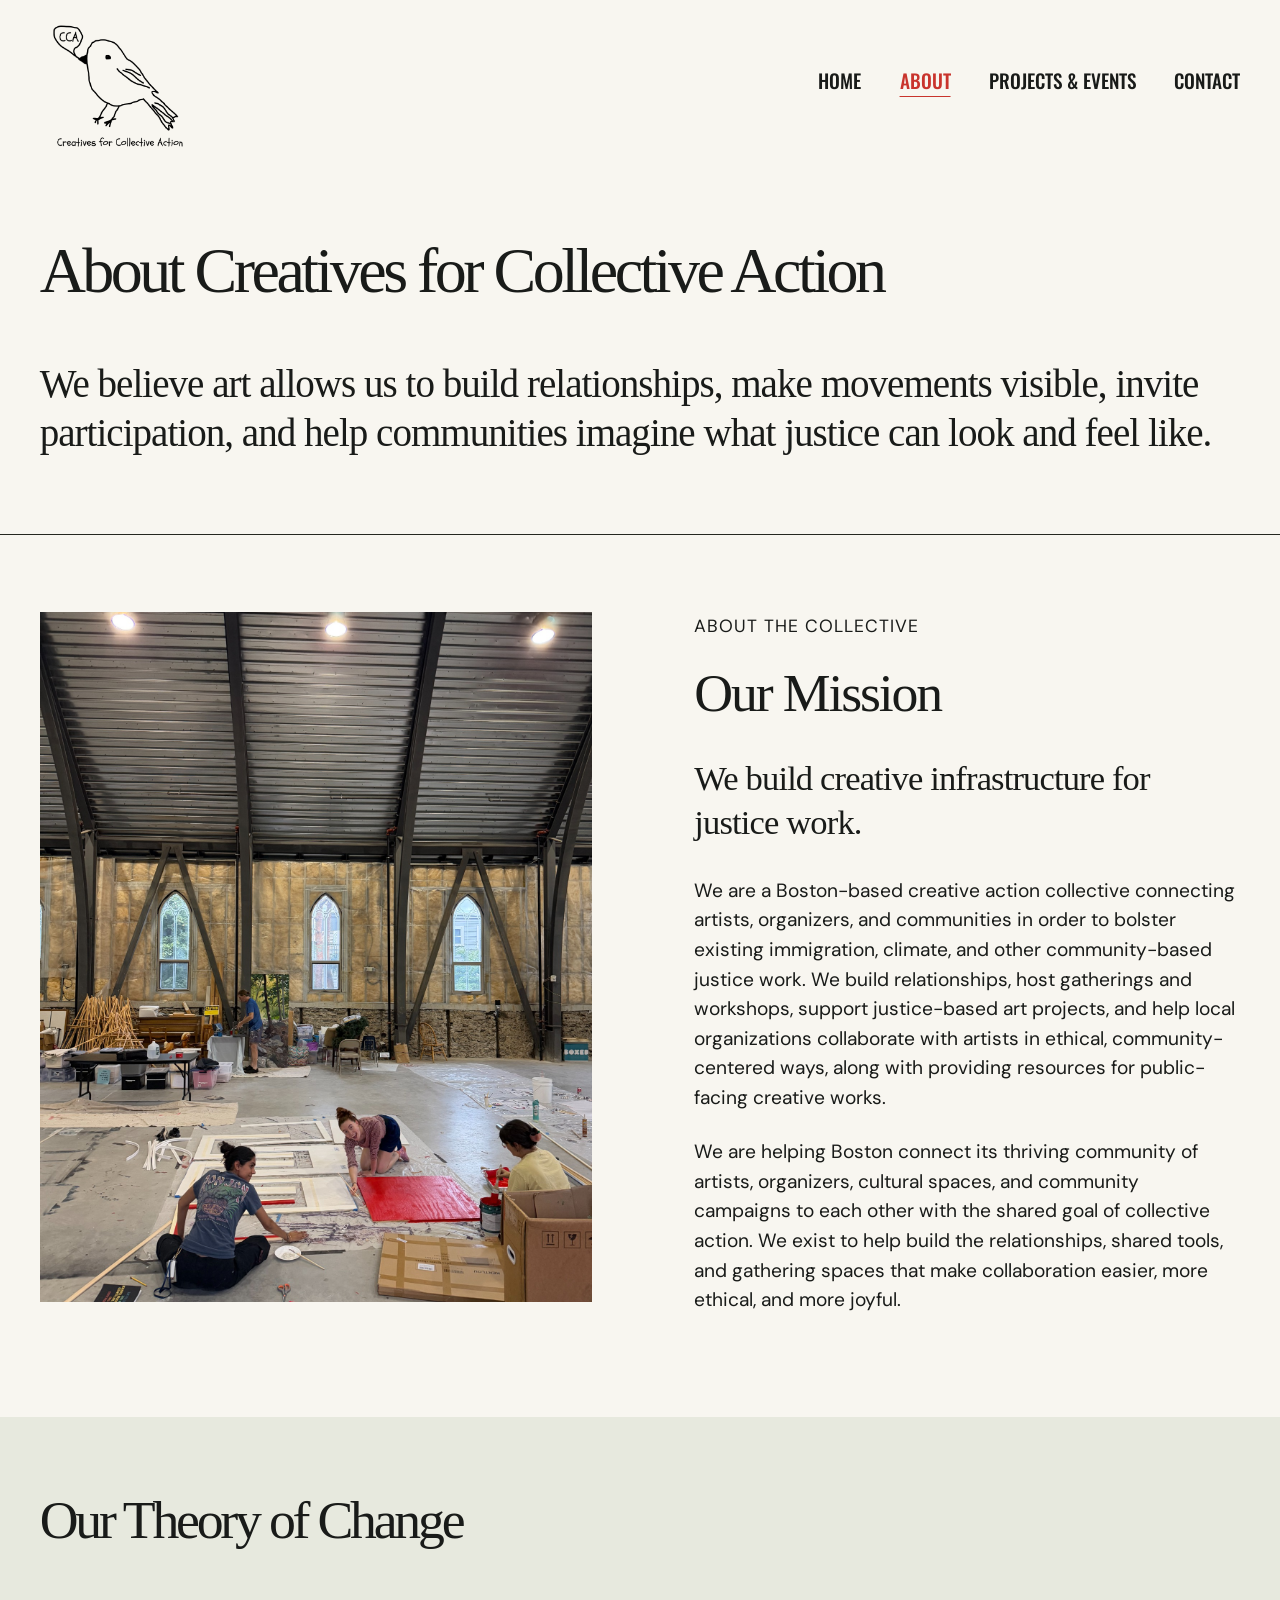
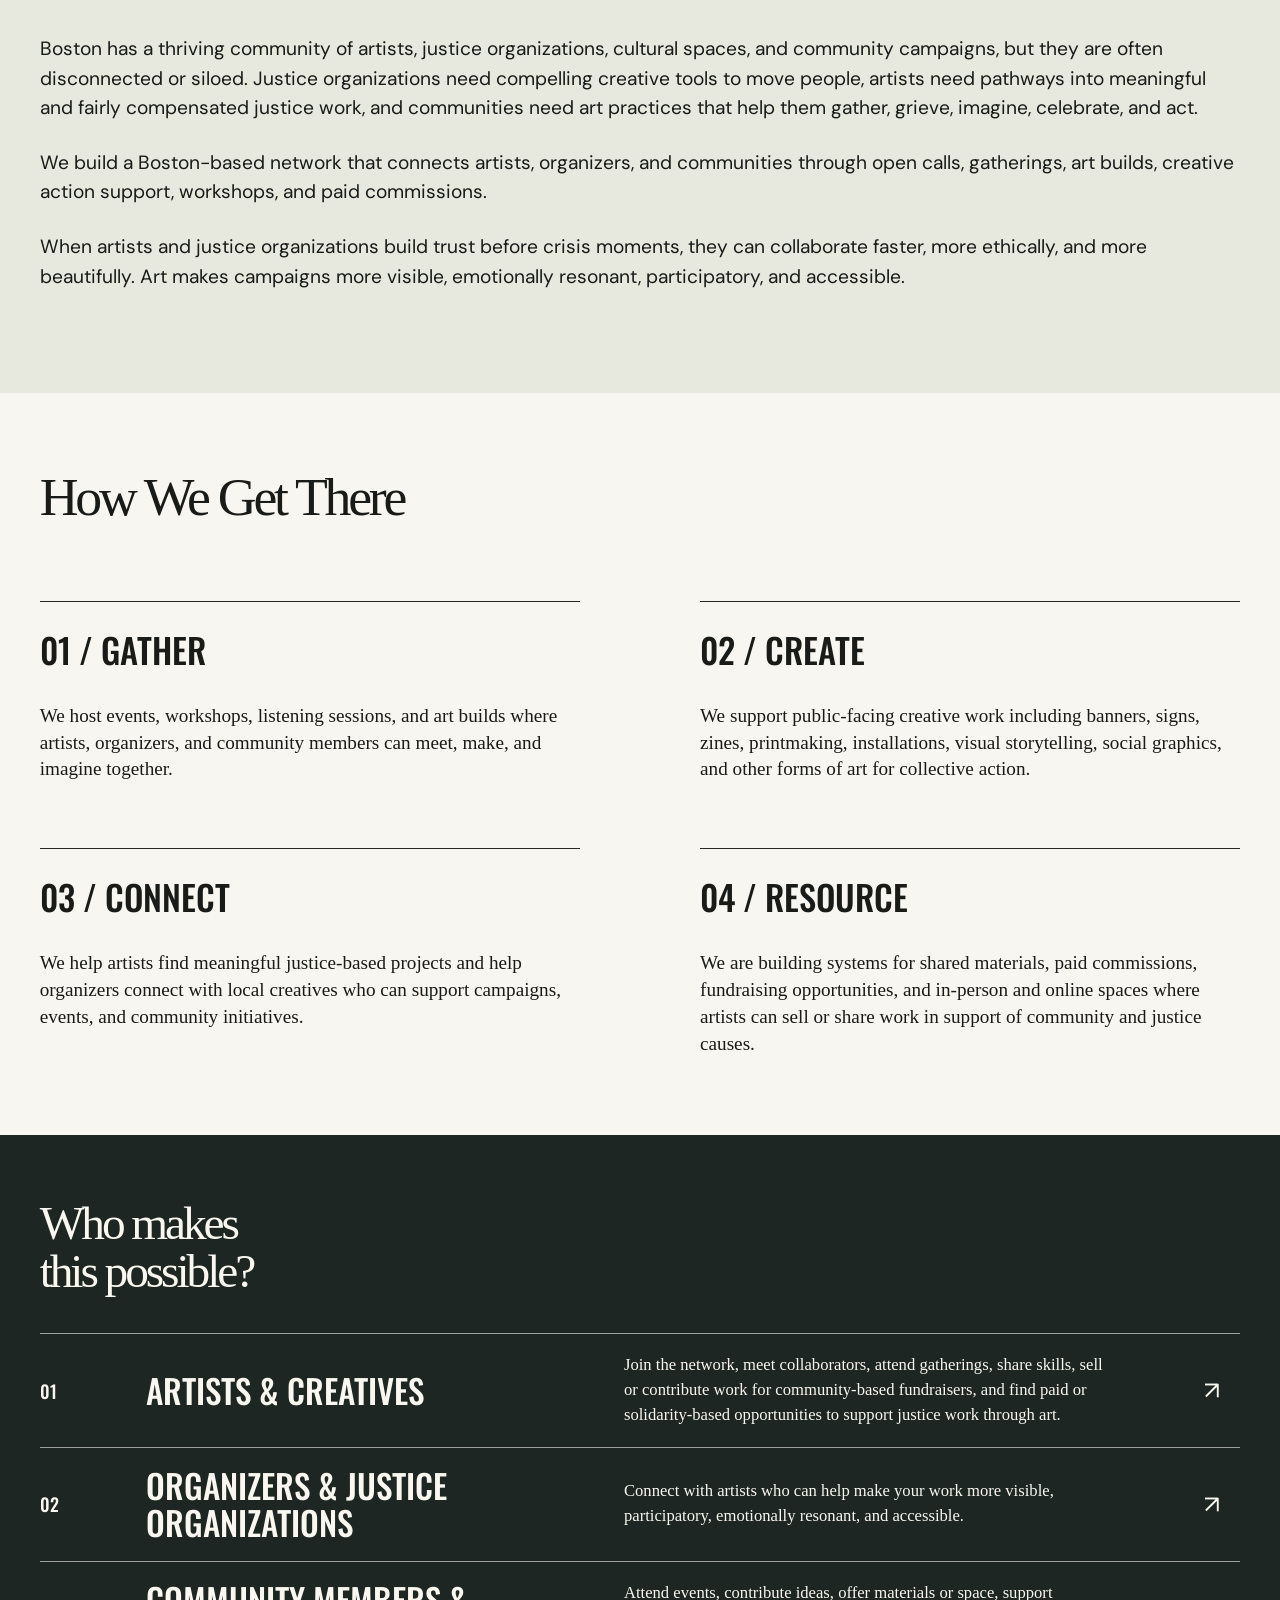
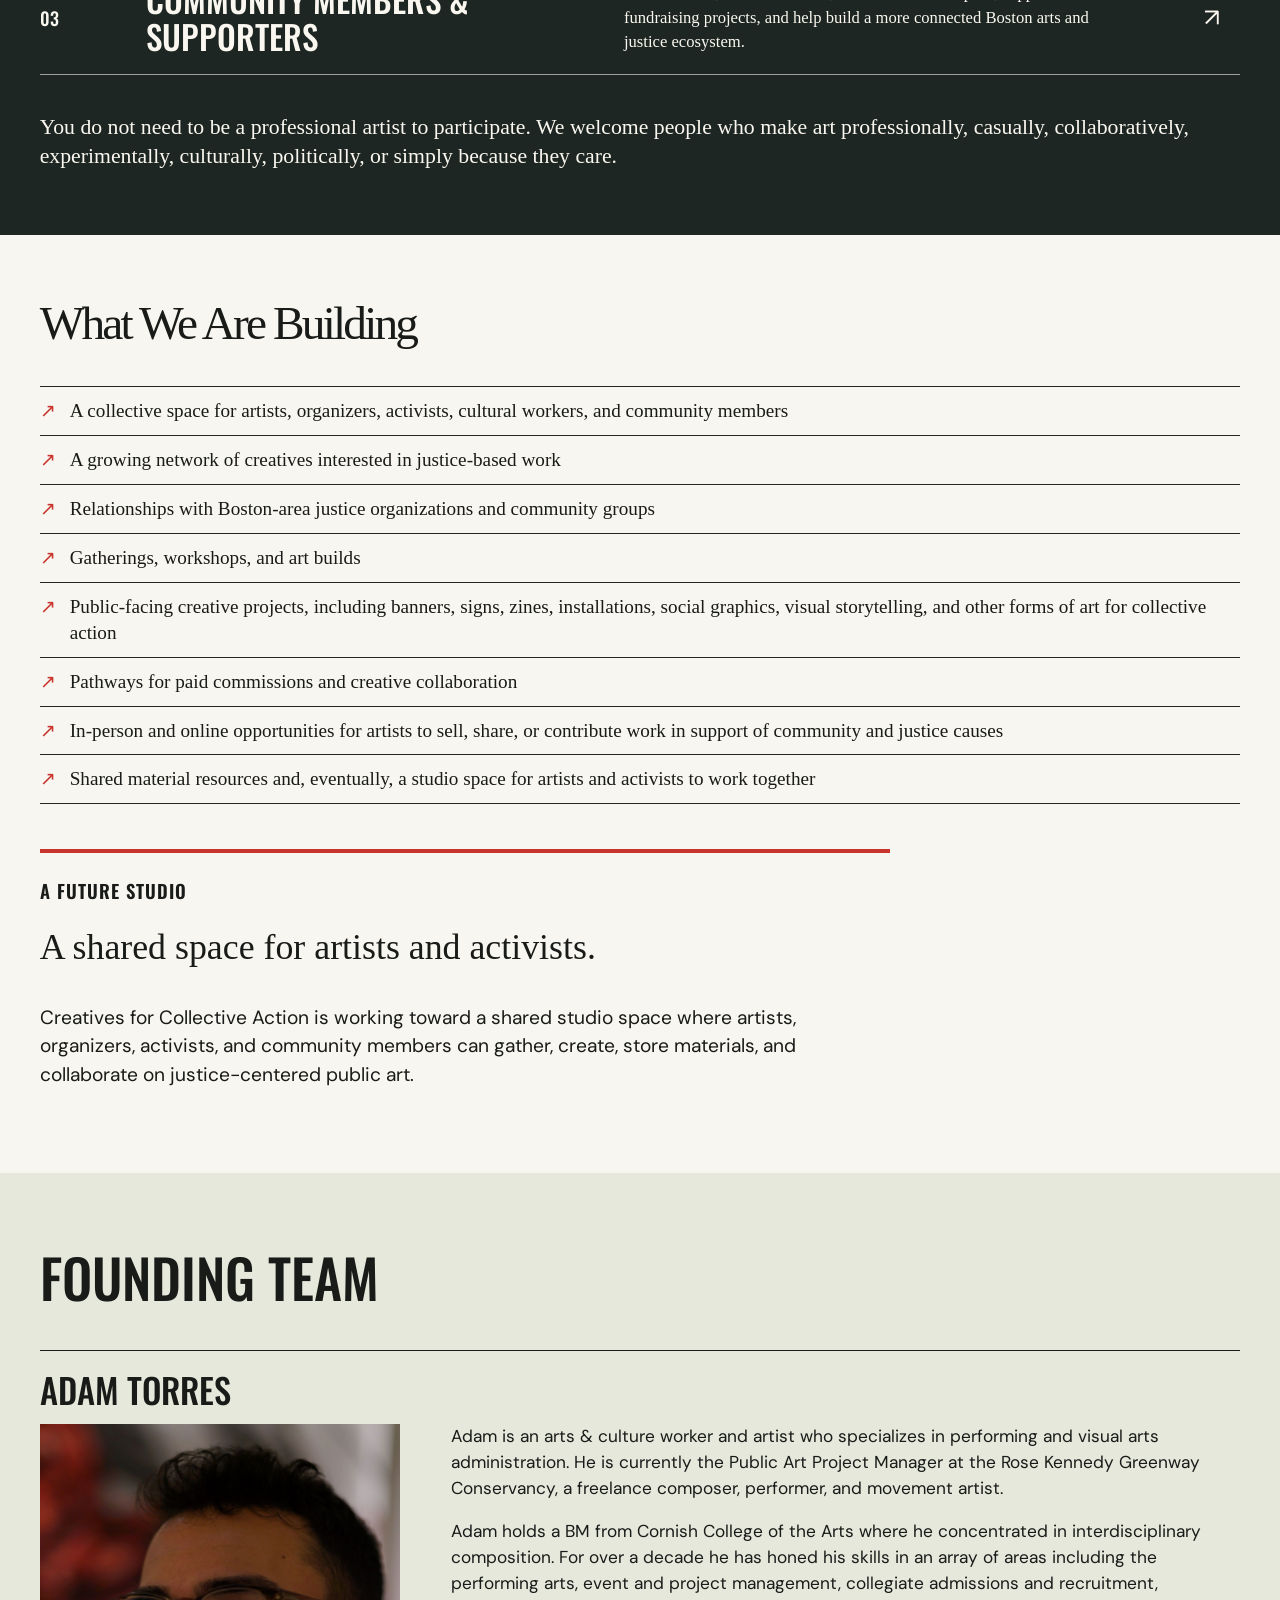
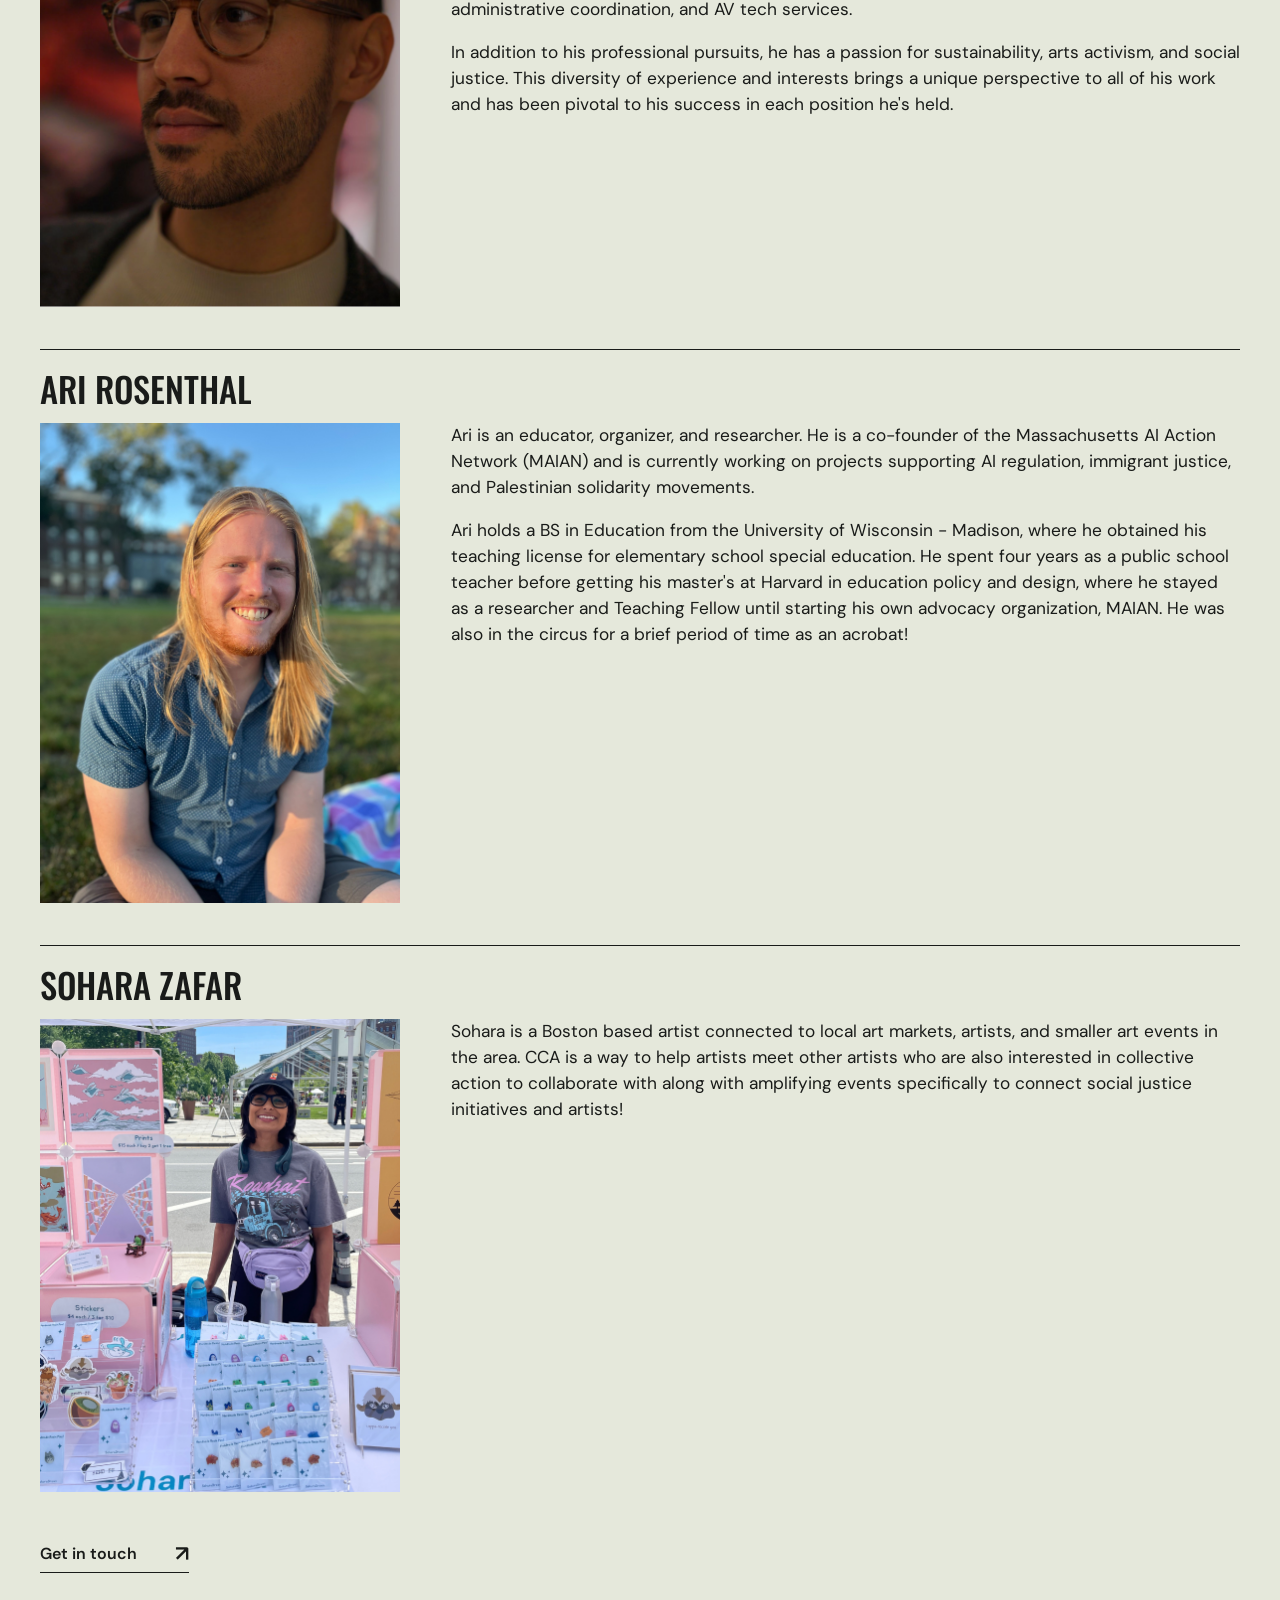
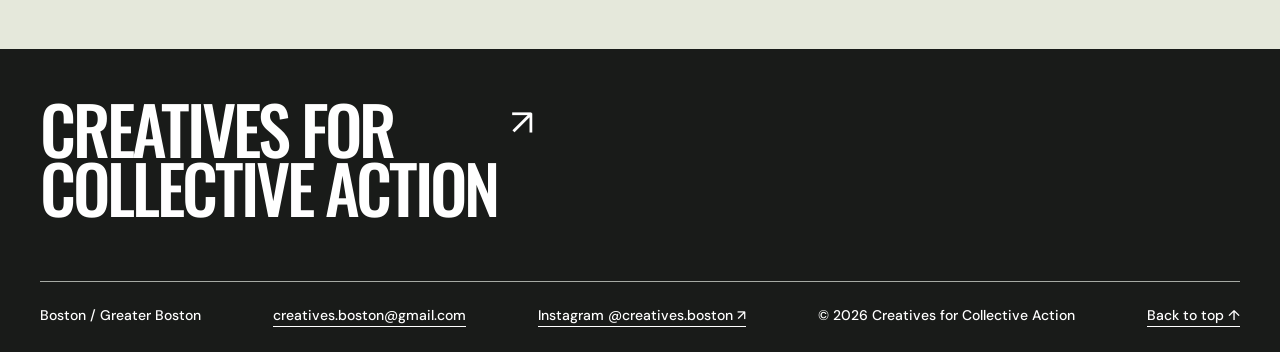
==== commit 27576a90: "Add files via upload" ====
--- a/about.html
+++ b/about.html
@@ -25,7 +25,7 @@
     </header>
     <main id="main">
 
-      <section class="inner-hero about-opening section-pad"><h1 class="about-title">About Creatives for Collective Action</h1><p class="inner-intro">Creatives for Collective Action is a Boston-based collective connecting artists, organizers, justice organizations, cultural spaces, and community members through justice-centered public art.</p></section>
+      <section class="inner-hero about-opening section-pad"><h1 class="about-title">About Creatives for Collective Action</h1><p class="inner-intro">We believe art allows us to build relationships, make movements visible, invite participation, and help communities imagine what justice can look and feel like.</p></section>
       <section class="about section-pad about-page" aria-labelledby="about-mission">
         <div class="about-grid">
           <div class="about-image"><div class="image-slot image-slot--portrait" data-image-slot>
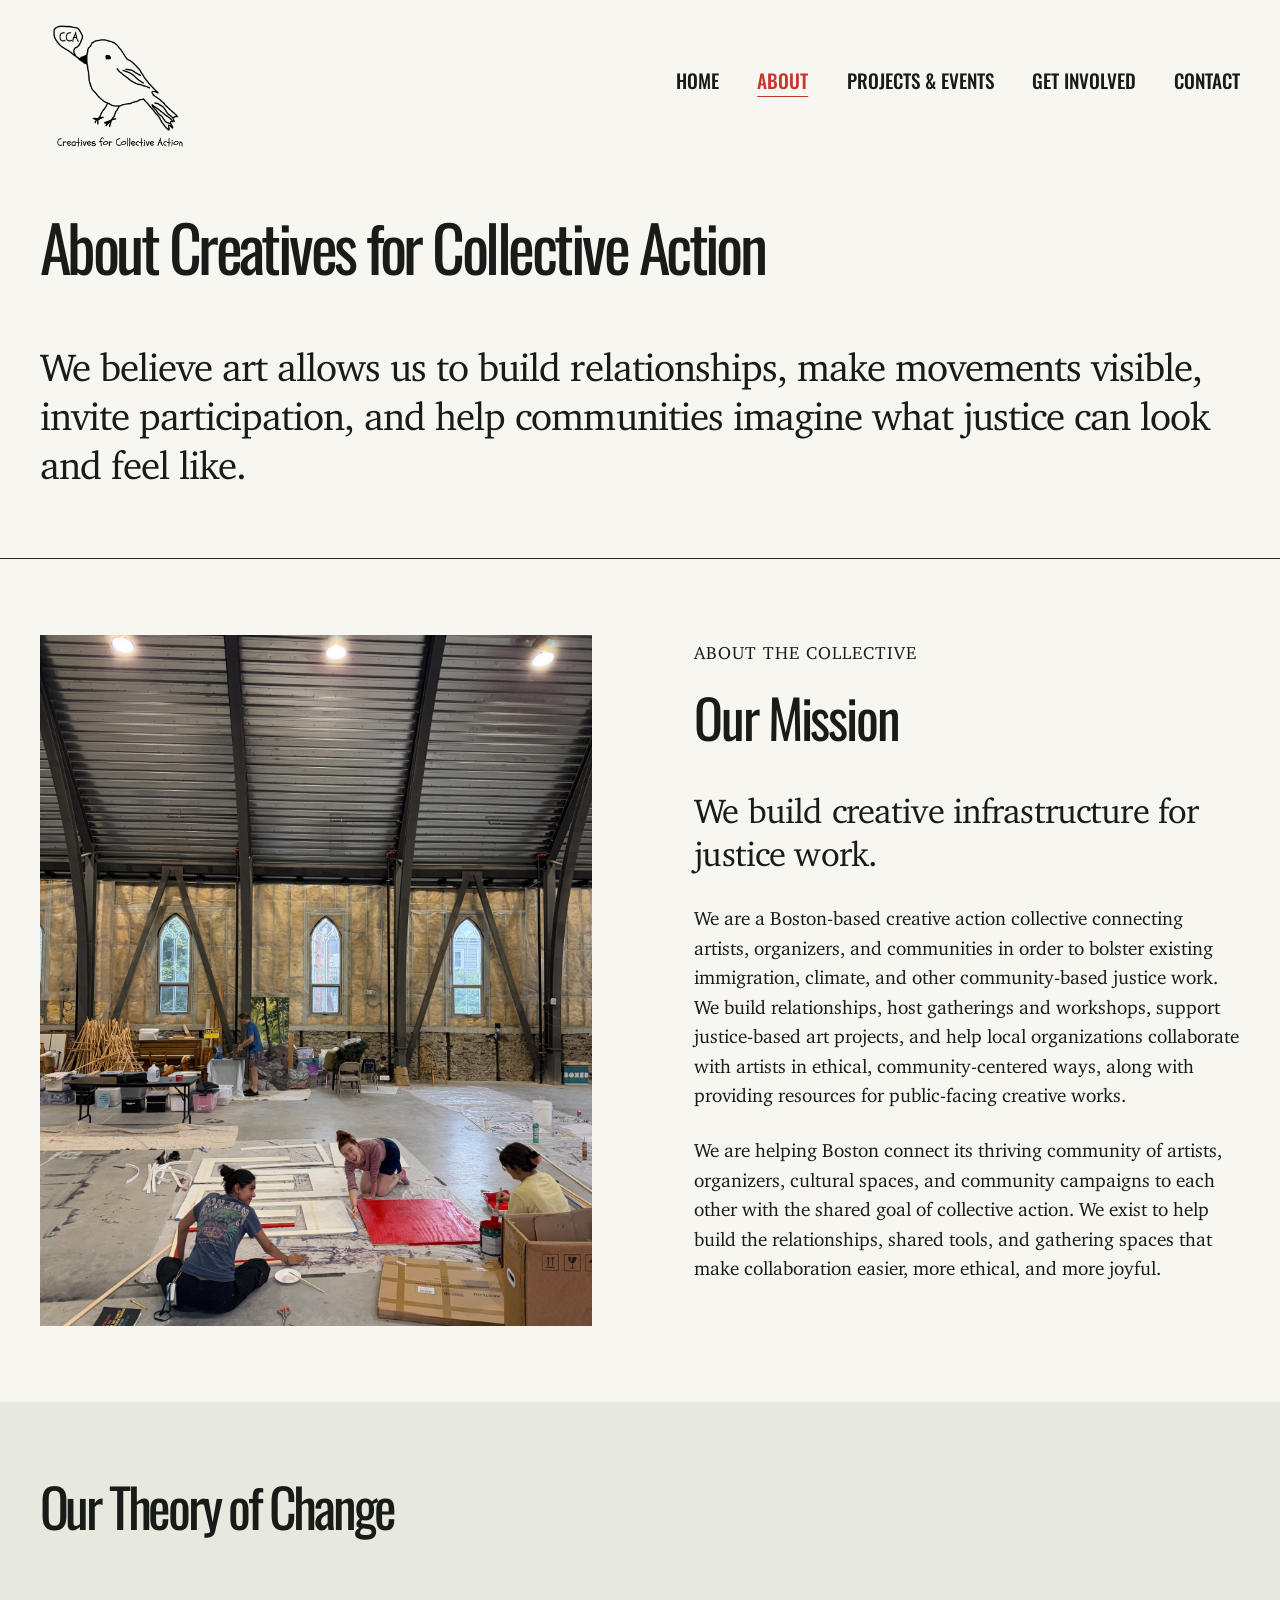
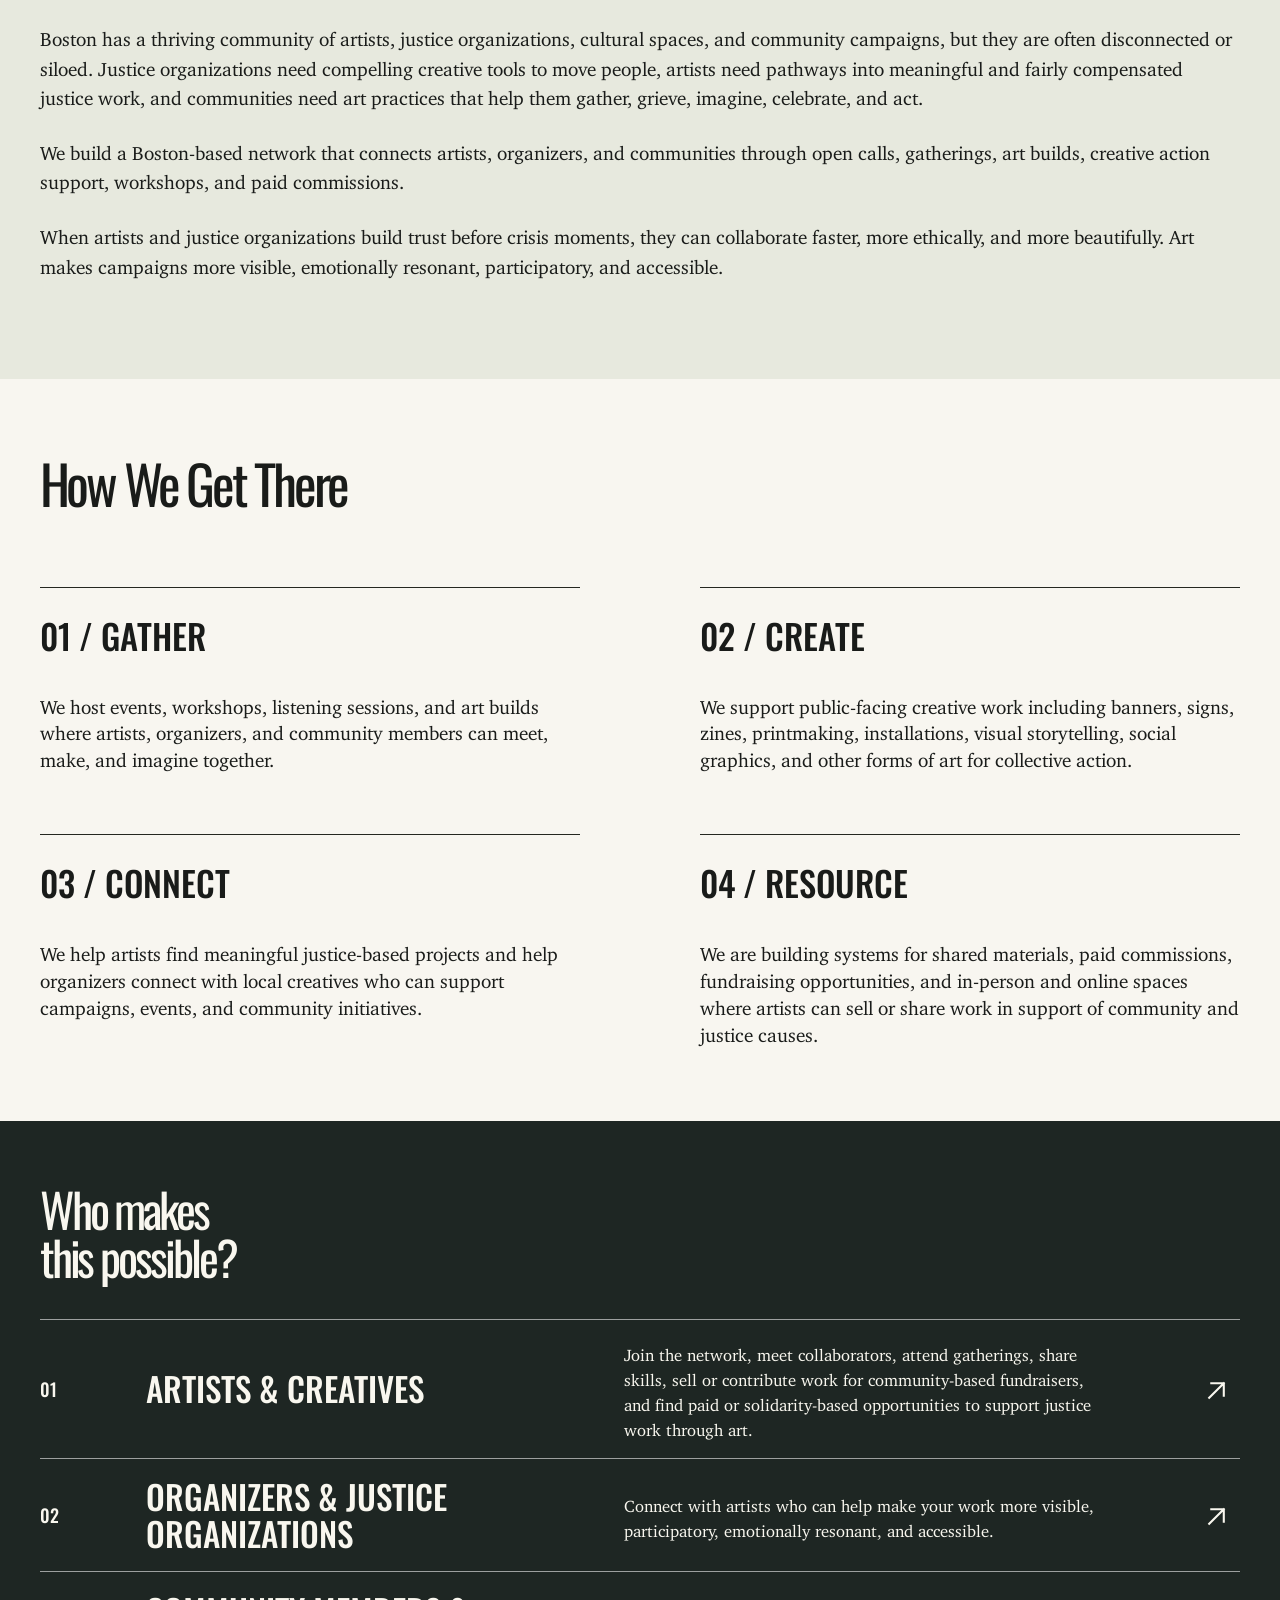
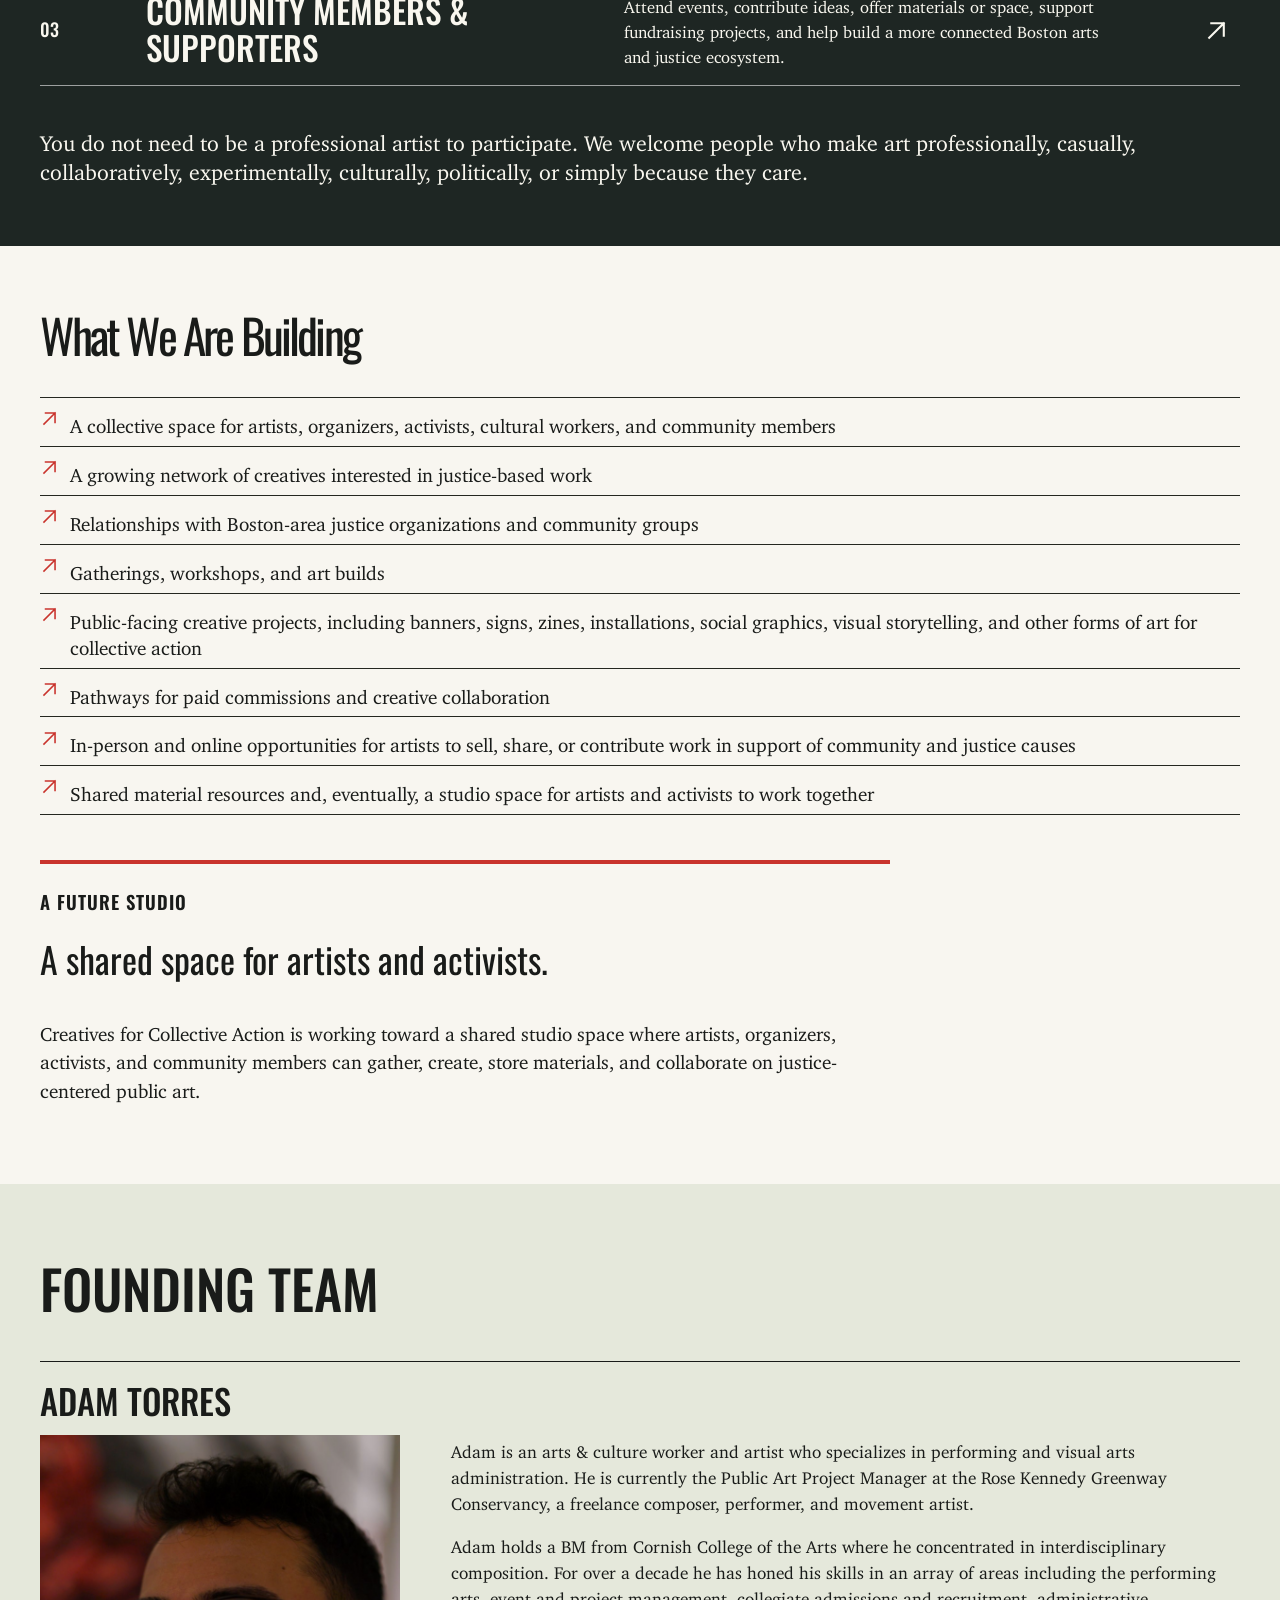
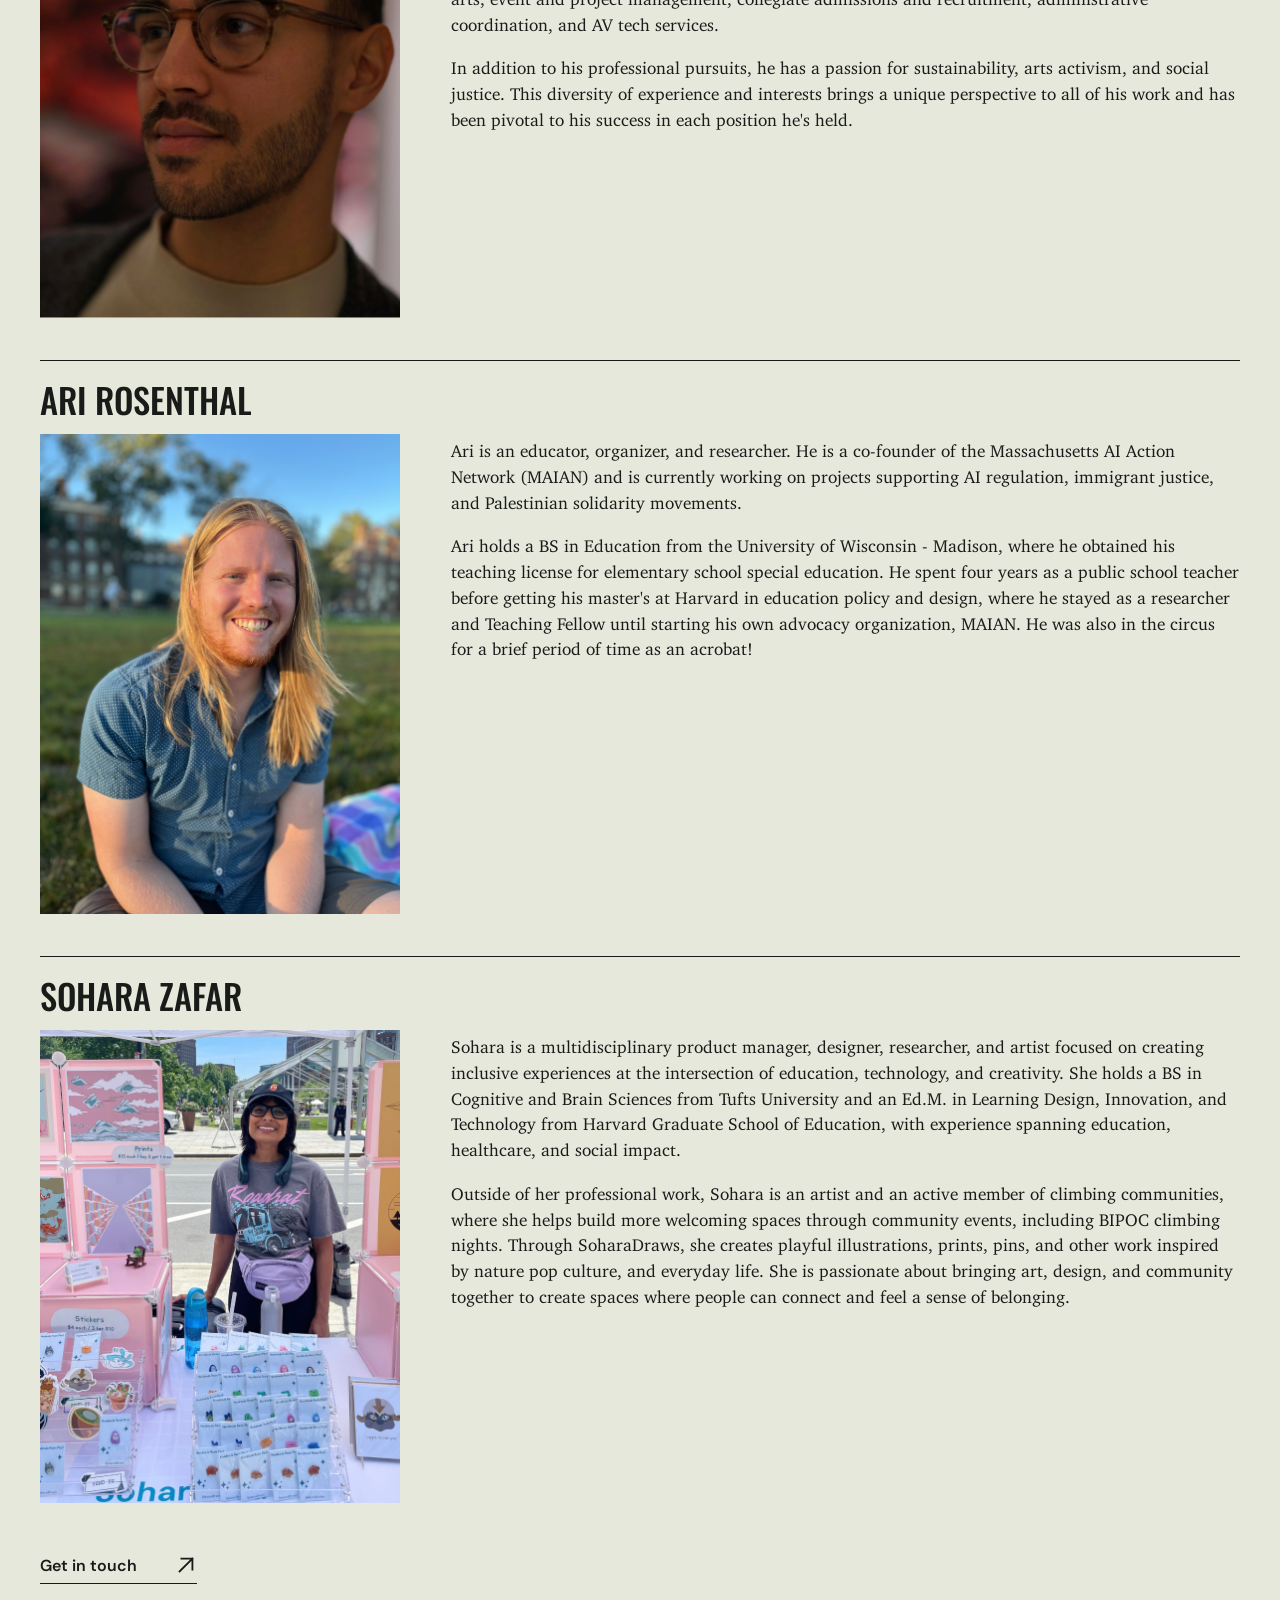
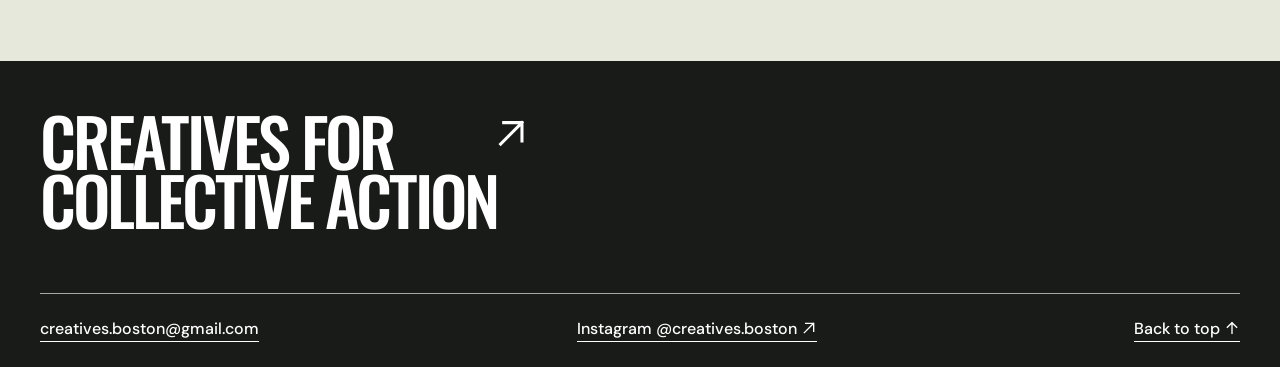
==== commit af4036d4: "Update CCA website with latest changes" ====
--- a/about.html
+++ b/about.html
@@ -18,9 +18,10 @@
       <button class="menu-toggle" type="button" aria-expanded="false" aria-controls="site-nav" aria-label="Open menu"><span></span><span></span></button>
       <nav class="site-nav" id="site-nav" aria-label="Main navigation">
         <a href="index.html">Home</a>
-<a href="about.html" aria-current="page">About</a>
-<a href="projects-events.html">Projects & Events</a>
-<a href="contact.html">Contact</a>
+        <a href="about.html" aria-current="page">About</a>
+        <a href="projects-events.html">Projects &amp; Events</a>
+        <a href="get-involved.html">Get Involved</a>
+        <a href="contact.html">Contact</a>
       </nav>
     </header>
     <main id="main">
@@ -55,9 +56,9 @@
       </section>
       <section class="audience section-pad" aria-labelledby="audience-title"><h2 id="audience-title">Who makes<br /> this possible?</h2>
         <div class="audience-list">
-          <div><span class="row-number">01</span><h3>Artists & creatives</h3><p>Join the network, meet collaborators, attend gatherings, share skills, sell or contribute work for community-based fundraisers, and find paid or solidarity-based opportunities to support justice work through art.</p><span class="row-arrow" aria-hidden="true">↗</span></div>
-          <div><span class="row-number">02</span><h3>Organizers & justice organizations</h3><p>Connect with artists who can help make your work more visible, participatory, emotionally resonant, and accessible.</p><span class="row-arrow" aria-hidden="true">↗</span></div>
-          <div><span class="row-number">03</span><h3>Community members & supporters</h3><p>Attend events, contribute ideas, offer materials or space, support fundraising projects, and help build a more connected Boston arts and justice ecosystem.</p><span class="row-arrow" aria-hidden="true">↗</span></div>
+          <div><span class="row-number">01</span><h3>Artists & creatives</h3><p>Join the network, meet collaborators, attend gatherings, share skills, sell or contribute work for community-based fundraisers, and find paid or solidarity-based opportunities to support justice work through art.</p><span class="row-arrow" aria-hidden="true"><svg class="arrow-icon" viewBox="0 0 24 24" width="24" height="24" fill="none" stroke="currentColor" stroke-width="2" stroke-linecap="square" stroke-linejoin="miter" aria-hidden="true" focusable="false"><path d="M5 19 19 5 M7 5h12v12" /></svg></span></div>
+          <div><span class="row-number">02</span><h3>Organizers & justice organizations</h3><p>Connect with artists who can help make your work more visible, participatory, emotionally resonant, and accessible.</p><span class="row-arrow" aria-hidden="true"><svg class="arrow-icon" viewBox="0 0 24 24" width="24" height="24" fill="none" stroke="currentColor" stroke-width="2" stroke-linecap="square" stroke-linejoin="miter" aria-hidden="true" focusable="false"><path d="M5 19 19 5 M7 5h12v12" /></svg></span></div>
+          <div><span class="row-number">03</span><h3>Community members & supporters</h3><p>Attend events, contribute ideas, offer materials or space, support fundraising projects, and help build a more connected Boston arts and justice ecosystem.</p><span class="row-arrow" aria-hidden="true"><svg class="arrow-icon" viewBox="0 0 24 24" width="24" height="24" fill="none" stroke="currentColor" stroke-width="2" stroke-linecap="square" stroke-linejoin="miter" aria-hidden="true" focusable="false"><path d="M5 19 19 5 M7 5h12v12" /></svg></span></div>
         </div>
         <p class="welcome-note">You do not need to be a professional artist to participate. We welcome people who make art professionally, casually, collaboratively, experimentally, culturally, politically, or simply because they care.</p>
       </section>
@@ -84,15 +85,18 @@
           <h3>Sohara Zafar</h3>
           <div class="founder-body">
             <img class="founder-photo" src="images/sohara-zafar.png" alt="Sohara Zafar smiling at her art market booth" loading="lazy" width="724" height="952" />
-            <div class="founder-bio"><p>Sohara is a Boston based artist connected to local art markets, artists, and smaller art events in the area. CCA is a way to help artists meet other artists who are also interested in collective action to collaborate with along with amplifying events specifically to connect social justice initiatives and artists!</p></div>
+            <div class="founder-bio">
+              <p>Sohara is a multidisciplinary product manager, designer, researcher, and artist focused on creating inclusive experiences at the intersection of education, technology, and creativity. She holds a BS in Cognitive and Brain Sciences from Tufts University and an Ed.M. in Learning Design, Innovation, and Technology from Harvard Graduate School of Education, with experience spanning education, healthcare, and social impact.</p>
+              <p>Outside of her professional work, Sohara is an artist and an active member of climbing communities, where she helps build more welcoming spaces through community events, including BIPOC climbing nights. Through SoharaDraws, she creates playful illustrations, prints, pins, and other work inspired by nature pop culture, and everyday life. She is passionate about bringing art, design, and community together to create spaces where people can connect and feel a sense of belonging.</p>
+            </div>
           </div>
         </article>
-      </div><a class="text-link" href="contact.html">Get in touch <span aria-hidden="true">↗</span></a></section>
+      </div><a class="text-link" href="contact.html">Get in touch <span aria-hidden="true"><svg class="arrow-icon" viewBox="0 0 24 24" width="24" height="24" fill="none" stroke="currentColor" stroke-width="2" stroke-linecap="square" stroke-linejoin="miter" aria-hidden="true" focusable="false"><path d="M5 19 19 5 M7 5h12v12" /></svg></span></a></section>
 
     </main>
     <footer class="site-footer section-pad">
-      <a class="footer-wordmark" href="index.html">Creatives for<br />Collective Action<span class="footer-arrow" aria-hidden="true">↗</span></a>
-      <div class="footer-bottom"><span>Boston / Greater Boston</span><a href="mailto:creatives.boston@gmail.com">creatives.boston@gmail.com</a><a href="https://www.instagram.com/creatives.boston/" target="_blank" rel="noopener noreferrer">Instagram @creatives.boston ↗</a><span>© <span id="year">2026</span> Creatives for Collective Action</span><a href="#top">Back to top ↑</a></div>
+      <a class="footer-wordmark" href="index.html">Creatives for<br />Collective Action<span class="footer-arrow" aria-hidden="true"><svg class="arrow-icon" viewBox="0 0 24 24" width="24" height="24" fill="none" stroke="currentColor" stroke-width="2" stroke-linecap="square" stroke-linejoin="miter" aria-hidden="true" focusable="false"><path d="M5 19 19 5 M7 5h12v12" /></svg></span></a>
+      <div class="footer-bottom"><a href="mailto:creatives.boston@gmail.com">creatives.boston@gmail.com</a><a href="https://www.instagram.com/creatives.boston/" target="_blank" rel="noopener noreferrer">Instagram @creatives.boston <span aria-hidden="true"><svg class="arrow-icon" viewBox="0 0 24 24" width="24" height="24" fill="none" stroke="currentColor" stroke-width="2" stroke-linecap="square" stroke-linejoin="miter" aria-hidden="true" focusable="false"><path d="M5 19 19 5 M7 5h12v12" /></svg></span></a><a href="#top">Back to top <span aria-hidden="true"><svg class="arrow-icon" viewBox="0 0 24 24" width="24" height="24" fill="none" stroke="currentColor" stroke-width="2" stroke-linecap="square" stroke-linejoin="miter" aria-hidden="true" focusable="false"><path d="M12 20V4 M5 11l7-7 7 7" /></svg></span></a></div>
     </footer>
   </body>
 </html>
--- a/styles.css
+++ b/styles.css
@@ -1,24 +1,28 @@
 @import url('https://fonts.googleapis.com/css2?family=DM+Sans:wght@400;500;600;700&family=Oswald:wght@400;500;600;700&display=swap');
 
-:root{--paper:#f8f6f0;--ink:#191b19;--red:#c9342d;--orange:#ea6d41;--line:#252720;--muted:#5c5e58;--serif:Georgia,'Times New Roman',serif;--sans:'DM Sans',Arial,sans-serif;--condensed:'Oswald','Arial Narrow',Impact,sans-serif}
-*{box-sizing:border-box}html{scroll-behavior:smooth}body{margin:0;background:var(--paper);color:var(--ink);font-family:var(--sans)}button,a{font:inherit}a{color:inherit}button{cursor:pointer}img{display:block;max-width:100%}::selection{background:var(--red);color:#fff}section[id]{scroll-margin-top:88px}
+@font-face{font-family:'Charter';font-style:normal;font-weight:400;font-display:swap;src:url('fonts/charter_regular.woff2') format('woff2')}
+@font-face{font-family:'Charter';font-style:italic;font-weight:400;font-display:swap;src:url('fonts/charter_italic.woff2') format('woff2')}
+@font-face{font-family:'Charter';font-style:normal;font-weight:700;font-display:swap;src:url('fonts/charter_bold.woff2') format('woff2')}
+@font-face{font-family:'Charter';font-style:italic;font-weight:700;font-display:swap;src:url('fonts/charter_bold_italic.woff2') format('woff2')}
+:root{--paper:#f8f6f0;--ink:#191b19;--red:#c9342d;--orange:#ea6d41;--line:#252720;--muted:#5c5e58;--serif:'Charter',serif;--sans:'DM Sans',Arial,sans-serif;--condensed:'Oswald','Arial Narrow',Impact,sans-serif}
+*{box-sizing:border-box}html{scroll-behavior:smooth}body{margin:0;background:var(--paper);color:var(--ink);font-family:var(--serif);font-size:16px}button,a{font:inherit}a{color:inherit}button{cursor:pointer}img{display:block;max-width:100%}::selection{background:var(--red);color:#fff}section[id]{scroll-margin-top:88px}
 .skip-link{position:absolute;z-index:100;top:-100px;left:1rem;background:#fff;padding:1rem}.skip-link:focus{top:1rem}a:focus-visible,button:focus-visible{outline:3px solid var(--orange);outline-offset:4px}
-.section-pad{padding-left:clamp(24px,3.1vw,54px);padding-right:clamp(24px,3.1vw,54px)}.eyebrow{margin:0 0 24px;text-transform:uppercase;font:600 clamp(13px,1.45vw,19px)/1.25 var(--condensed);letter-spacing:.055em}.centered{text-align:center}.text-link{display:inline-flex;align-items:center;justify-content:space-between;gap:38px;min-width:140px;padding:6px 0;border-bottom:1px solid currentColor;text-decoration:none;font:600 16px/1.4 var(--sans)}.text-link span{font-size:22px;line-height:1;transition:transform .2s}.text-link:hover span{transform:translate(3px,-3px)}h1,h2,h3,p{margin-top:0}h1,h2,h3{font-weight:normal}h1 em,h2 em{font-weight:normal;font-style:italic}
-.site-header{min-height:96px;padding:20px clamp(24px,3.1vw,54px);display:flex;align-items:center;justify-content:space-between;gap:32px;background:var(--paper);position:relative;z-index:10}.wordmark{display:inline-flex;align-items:center;gap:13px;color:var(--ink);text-decoration:none;font:600 18px/.99 var(--serif);letter-spacing:-.035em}.wordmark strong{font-weight:700}.wordmark-symbol{display:flex;flex-direction:column;justify-content:center;gap:4px;width:31px;height:36px}.wordmark-symbol span{height:6px;background:var(--red);display:block}.wordmark-symbol span:nth-child(2){width:65%}.wordmark-symbol span:nth-child(3){width:90%}.site-nav{display:flex;align-items:center;gap:clamp(18px,3vw,56px);margin:auto}.site-nav a{font:500 clamp(16px,1.5vw,21px)/1 var(--condensed);text-transform:uppercase;text-decoration:none}.site-nav a:hover{color:var(--red)}.menu-toggle{display:none}
+.section-pad{padding-left:clamp(24px,3.1vw,54px);padding-right:clamp(24px,3.1vw,54px)}.eyebrow{margin:0 0 24px;text-transform:uppercase;font:600 clamp(16px,1.45vw,19px)/1.25 var(--condensed);letter-spacing:.055em}.centered{text-align:center}.text-link{display:inline-flex;align-items:center;justify-content:space-between;gap:38px;min-width:140px;padding:6px 0;border-bottom:1px solid currentColor;text-decoration:none;font:600 16px/1.4 var(--sans)}.text-link span{font-size:22px;line-height:1;transition:transform .2s}.text-link:hover span{transform:translate(3px,-3px)}h1,h2,h3,p{margin-top:0}h1,h2,h3,h4,h5,h6{font-family:var(--condensed);font-weight:normal}h1 em,h2 em{font-weight:normal;font-style:italic}
+.site-header{min-height:96px;padding:20px clamp(24px,3.1vw,54px);display:flex;align-items:center;justify-content:space-between;gap:32px;background:var(--paper);position:relative;z-index:10}.wordmark{display:inline-flex;align-items:center;gap:13px;color:var(--ink);text-decoration:none;font:600 18px/.99 var(--condensed);letter-spacing:-.035em}.wordmark strong{font-weight:700}.wordmark-symbol{display:flex;flex-direction:column;justify-content:center;gap:4px;width:31px;height:36px}.wordmark-symbol span{height:6px;background:var(--red);display:block}.wordmark-symbol span:nth-child(2){width:65%}.wordmark-symbol span:nth-child(3){width:90%}.site-nav{display:flex;align-items:center;gap:clamp(18px,3vw,56px);margin:auto}.site-nav a{font:500 clamp(16px,1.5vw,21px)/1 var(--condensed);text-transform:uppercase;text-decoration:none}.site-nav a:hover{color:var(--red)}.menu-toggle{display:none}
 .site-header{min-height:0;padding-top:4px;padding-bottom:4px}.wordmark{display:block;flex:none}.brand-logo{width:clamp(145px,12vw,180px);height:auto;mix-blend-mode:multiply}.site-nav{margin:0 0 0 auto}
 @media(max-width:900px){.brand-logo{width:145px}}
 @media(max-width:650px){.brand-logo{width:130px}.site-header{padding-top:2px;padding-bottom:2px}}
-.hero{padding-top:clamp(94px,12vw,194px);padding-bottom:54px}.hero h1{margin:0 auto;max-width:1400px;text-align:center;font:normal clamp(68px,10.3vw,164px)/.93 var(--condensed);text-transform:uppercase;letter-spacing:-.045em}.hero h1 em{display:block;font-family:var(--serif);font-size:.74em;text-transform:none;letter-spacing:-.07em}.hero-intro{font:normal clamp(24px,3vw,42px)/1.24 var(--serif);max-width:980px;text-align:center;margin:55px auto 33px;letter-spacing:-.025em}.hero-actions{display:flex;justify-content:center;gap:45px;flex-wrap:wrap;margin:0 auto 104px}.hero-image{height:clamp(440px,60vw,820px)}.image-caption{padding:14px 0;display:flex;justify-content:space-between;gap:16px;text-transform:uppercase;font:500 13px/1.3 var(--condensed);letter-spacing:.04em}
-.image-slot{position:relative;overflow:hidden;background:#e4dfd5}.image-slot>img{position:absolute;inset:0;width:100%;height:100%;object-fit:cover;opacity:0;z-index:2}.image-slot.has-image>img{opacity:1}.slot-placeholder{position:absolute;inset:0;display:flex;flex-direction:column;justify-content:space-between;padding:clamp(20px,3vw,45px);color:#fff}.placeholder-top,.placeholder-bottom{position:relative;z-index:1;font:500 clamp(15px,1.8vw,24px)/1.1 var(--condensed);text-transform:uppercase;letter-spacing:.04em}.placeholder-bottom{font-size:clamp(21px,3vw,42px)}.placeholder-bottom small{font:500 13px/1.3 var(--sans);text-transform:none;letter-spacing:0}.image-slot--hero{background:#ac362f}.image-slot--hero .slot-placeholder{background:radial-gradient(ellipse at 85% 80%,#e8793f 0%,transparent 47%),linear-gradient(125deg,#8b292c,#d94b36 60%,#982c30)}.placeholder-shapes{position:absolute;inset:18% 7% 13%;display:flex;align-items:center;justify-content:space-between;opacity:.78;transform:rotate(-7deg)}.placeholder-shapes i{width:24%;height:78%;background:#f3b99b;transform:skew(-10deg);border-radius:50% 50% 1% 1%}.placeholder-shapes i:nth-child(2){height:108%;background:#111b19;transform:skew(13deg)}.placeholder-shapes i:nth-child(3){background:#ffd79f;transform:skew(-18deg)}
-.manifesto{padding-top:clamp(95px,12vw,180px);padding-bottom:clamp(95px,12vw,180px);border-top:1px solid var(--line)}.manifesto h2{max-width:1260px;font:normal clamp(52px,6.9vw,110px)/1.04 var(--serif);letter-spacing:-.058em}.manifesto h2 em{color:var(--red)}.manifesto-copy{display:grid;grid-template-columns:1fr auto;align-items:end;gap:40px;margin-top:85px;margin-left:40%;}.manifesto-copy p{font:normal clamp(23px,2.45vw,36px)/1.3 var(--serif);letter-spacing:-.02em;margin:0}.round-link{width:86px;height:86px;border:1px solid var(--line);border-radius:50%;display:grid;place-items:center;text-decoration:none;font-size:34px;flex:none;transition:background .2s,color .2s}.round-link:hover{background:var(--ink);color:#fff}
-.feature--red{background:var(--red);color:#fff}.feature-heading{padding-top:clamp(75px,9vw,130px);padding-bottom:64px}.feature-heading h2{font:normal clamp(70px,11vw,160px)/.98 var(--condensed);text-transform:uppercase;letter-spacing:-.04em;margin:0 0 34px}.feature-heading h2 em{font-family:var(--serif);font-size:.78em;text-transform:none;letter-spacing:-.065em}.feature-heading>p:last-child{max-width:790px;font:normal clamp(21px,2.4vw,32px)/1.36 var(--serif);margin:0}.feature-image{height:clamp(480px,67vw,950px)}.image-slot--project{background:#e7986a}.image-slot--project .slot-placeholder{background:radial-gradient(circle at 50% 55%,#e2a56b 0%,#bc5337 65%,#862f2c 100%)}.booth-illustration{position:absolute;top:15%;left:50%;transform:translateX(-50%) rotate(-5deg);width:min(37%,300px);height:72%;border:14px solid #8d161b;background:#da3333;box-shadow:17px 25px 0 #772127,28px 38px 50px #51211977;display:flex;flex-direction:column;align-items:center;padding:12px}.booth-illustration:before{content:'';position:absolute;bottom:100%;width:calc(100% + 30px);height:55px;border-radius:65% 65% 0 0;background:#8d161b}.booth-illustration b{background:#f4dfc1;color:#a5282a;text-align:center;font:600 clamp(13px,2vw,26px) var(--condensed);width:100%;padding:5px}.booth-illustration span{border:8px solid #8d161b;width:92%;height:75%;margin-top:12px;background:repeating-linear-gradient(90deg,#f6d2a650 0 16%,#932c2b 16% 20%),linear-gradient(#e4bb96,#eccba9);box-shadow:inset 0 0 0 5px #f0c69a}.project-story{display:grid;grid-template-columns:1fr 1fr;gap:9%;padding-top:54px;padding-bottom:95px}.project-story h3{font:500 clamp(52px,6vw,90px)/1.08 var(--condensed);text-transform:uppercase;margin:0}.project-story p:not(.eyebrow){font:normal clamp(22px,2vw,29px)/1.34 var(--serif);max-width:680px;margin:0 0 35px}
-.about{padding-top:clamp(100px,12vw,190px);padding-bottom:clamp(100px,12vw,190px)}.about-heading h2,.audience h2,.events h2,.contact h2{font:normal clamp(61px,7.5vw,120px)/1.02 var(--serif);letter-spacing:-.065em;margin:0 0 clamp(60px,7vw,112px)}.about-heading h2 em,.audience h2 em,.events h2 em{color:var(--red)}.about-grid{display:grid;grid-template-columns:46% 1fr;align-items:start;gap:clamp(40px,8vw,150px)}.about-image{aspect-ratio:4/5;background:#d8cebb}.image-slot--portrait .slot-placeholder{color:var(--ink);background:linear-gradient(145deg,#f3d5a5,#c0bdaf 60%,#859994)}.placeholder-type{font:600 clamp(72px,11vw,155px)/.84 var(--condensed);letter-spacing:-.05em;transform:rotate(-6deg);align-self:center;margin:auto 0}.about-copy .lead{font:normal clamp(26px,2.6vw,39px)/1.25 var(--serif);letter-spacing:-.025em}.about-copy>p:not(.lead){font:normal clamp(16px,1.38vw,21px)/1.6 var(--sans);max-width:680px}.principles{margin-top:70px;border-top:1px solid var(--line)}.principles>div{display:grid;grid-template-columns:45px 130px 1fr;gap:12px;align-items:baseline;padding:22px 0;border-bottom:1px solid var(--line)}.principles span{font:500 16px var(--condensed)}.principles strong{font:500 26px var(--condensed);text-transform:uppercase}.principles p{font:normal 15px/1.45 var(--sans);margin:0}
+.hero{padding-top:clamp(94px,12vw,194px);padding-bottom:54px}.hero h1{margin:0 auto;max-width:1400px;text-align:center;font:normal clamp(68px,10.3vw,164px)/.93 var(--condensed);text-transform:uppercase;letter-spacing:-.045em}.hero h1 em{display:block;font-family:var(--condensed);font-size:.74em;text-transform:none;letter-spacing:-.07em}.hero-intro{font:normal clamp(24px,3vw,42px)/1.24 var(--serif);max-width:980px;text-align:center;margin:55px auto 33px;letter-spacing:-.025em}.hero-actions{display:flex;justify-content:center;gap:45px;flex-wrap:wrap;margin:0 auto 104px}.hero-image{height:clamp(440px,60vw,820px)}.image-caption{padding:14px 0;display:flex;justify-content:space-between;gap:16px;text-transform:uppercase;font:500 16px/1.3 var(--serif);letter-spacing:.04em}
+.image-slot{position:relative;overflow:hidden;background:#e4dfd5}.image-slot>img{position:absolute;inset:0;width:100%;height:100%;object-fit:cover;opacity:0;z-index:2}.image-slot.has-image>img{opacity:1}.slot-placeholder{position:absolute;inset:0;display:flex;flex-direction:column;justify-content:space-between;padding:clamp(20px,3vw,45px);color:#fff}.placeholder-top,.placeholder-bottom{position:relative;z-index:1;font:500 clamp(16px,1.8vw,24px)/1.1 var(--condensed);text-transform:uppercase;letter-spacing:.04em}.placeholder-bottom{font-size:clamp(21px,3vw,42px)}.placeholder-bottom small{font:500 16px/1.3 var(--serif);text-transform:none;letter-spacing:0}.image-slot--hero{background:#ac362f}.image-slot--hero .slot-placeholder{background:radial-gradient(ellipse at 85% 80%,#e8793f 0%,transparent 47%),linear-gradient(125deg,#8b292c,#d94b36 60%,#982c30)}.placeholder-shapes{position:absolute;inset:18% 7% 13%;display:flex;align-items:center;justify-content:space-between;opacity:.78;transform:rotate(-7deg)}.placeholder-shapes i{width:24%;height:78%;background:#f3b99b;transform:skew(-10deg);border-radius:50% 50% 1% 1%}.placeholder-shapes i:nth-child(2){height:108%;background:#111b19;transform:skew(13deg)}.placeholder-shapes i:nth-child(3){background:#ffd79f;transform:skew(-18deg)}
+.manifesto{padding-top:clamp(95px,12vw,180px);padding-bottom:clamp(95px,12vw,180px);border-top:1px solid var(--line)}.manifesto h2{max-width:1260px;font:normal clamp(52px,6.9vw,110px)/1.04 var(--condensed);letter-spacing:-.058em}.manifesto h2 em{color:var(--red)}.manifesto-copy{display:grid;grid-template-columns:1fr auto;align-items:end;gap:40px;margin-top:85px;margin-left:40%;}.manifesto-copy p{font:normal clamp(23px,2.45vw,36px)/1.3 var(--serif);letter-spacing:-.02em;margin:0}.round-link{width:86px;height:86px;border:1px solid var(--line);border-radius:50%;display:grid;place-items:center;text-decoration:none;font-size:34px;flex:none;transition:background .2s,color .2s}.round-link:hover{background:var(--ink);color:#fff}
+.feature--red{background:var(--red);color:#fff}.feature-heading{padding-top:clamp(75px,9vw,130px);padding-bottom:64px}.feature-heading h2{font:normal clamp(70px,11vw,160px)/.98 var(--condensed);text-transform:uppercase;letter-spacing:-.04em;margin:0 0 34px}.feature-heading h2 em{font-family:var(--condensed);font-size:.78em;text-transform:none;letter-spacing:-.065em}.feature-heading>p:last-child{max-width:790px;font:normal clamp(21px,2.4vw,32px)/1.36 var(--serif);margin:0}.feature-image{height:clamp(480px,67vw,950px)}.image-slot--project{background:#e7986a}.image-slot--project .slot-placeholder{background:radial-gradient(circle at 50% 55%,#e2a56b 0%,#bc5337 65%,#862f2c 100%)}.booth-illustration{position:absolute;top:15%;left:50%;transform:translateX(-50%) rotate(-5deg);width:min(37%,300px);height:72%;border:14px solid #8d161b;background:#da3333;box-shadow:17px 25px 0 #772127,28px 38px 50px #51211977;display:flex;flex-direction:column;align-items:center;padding:12px}.booth-illustration:before{content:'';position:absolute;bottom:100%;width:calc(100% + 30px);height:55px;border-radius:65% 65% 0 0;background:#8d161b}.booth-illustration b{background:#f4dfc1;color:#a5282a;text-align:center;font:600 clamp(16px,2vw,26px) var(--condensed);width:100%;padding:5px}.booth-illustration span{border:8px solid #8d161b;width:92%;height:75%;margin-top:12px;background:repeating-linear-gradient(90deg,#f6d2a650 0 16%,#932c2b 16% 20%),linear-gradient(#e4bb96,#eccba9);box-shadow:inset 0 0 0 5px #f0c69a}.project-story{display:grid;grid-template-columns:1fr 1fr;gap:9%;padding-top:54px;padding-bottom:95px}.project-story h3{font:500 clamp(52px,6vw,90px)/1.08 var(--condensed);text-transform:uppercase;margin:0}.project-story p:not(.eyebrow){font:normal clamp(22px,2vw,29px)/1.34 var(--serif);max-width:680px;margin:0 0 35px}
+.about{padding-top:clamp(100px,12vw,190px);padding-bottom:clamp(100px,12vw,190px)}.about-heading h2,.audience h2,.events h2,.contact h2{font:normal clamp(61px,7.5vw,120px)/1.02 var(--condensed);letter-spacing:-.065em;margin:0 0 clamp(60px,7vw,112px)}.about-heading h2 em,.audience h2 em,.events h2 em{color:var(--red)}.about-grid{display:grid;grid-template-columns:46% 1fr;align-items:start;gap:clamp(40px,8vw,150px)}.about-image{aspect-ratio:4/5;background:#d8cebb}.image-slot--portrait .slot-placeholder{color:var(--ink);background:linear-gradient(145deg,#f3d5a5,#c0bdaf 60%,#859994)}.placeholder-type{font:600 clamp(72px,11vw,155px)/.84 var(--condensed);letter-spacing:-.05em;transform:rotate(-6deg);align-self:center;margin:auto 0}.about-copy .lead{font:normal clamp(26px,2.6vw,39px)/1.25 var(--serif);letter-spacing:-.025em}.about-copy>p:not(.lead){font:normal clamp(16px,1.38vw,21px)/1.6 var(--serif);max-width:680px}.principles{margin-top:70px;border-top:1px solid var(--line)}.principles>div{display:grid;grid-template-columns:45px 130px 1fr;gap:12px;align-items:baseline;padding:22px 0;border-bottom:1px solid var(--line)}.principles span{font:500 16px var(--condensed)}.principles strong{font:500 26px var(--condensed);text-transform:uppercase}.principles p{font:normal 16px/1.45 var(--serif);margin:0}
 .audience{background:#1e2623;color:#f9f7ef;padding-top:clamp(90px,11vw,170px);padding-bottom:clamp(105px,12vw,190px)}.audience h2 em{color:#ea8c69}.audience-list{border-top:1px solid #ffffff90}.audience-list>div{display:grid;grid-template-columns:7% 38% 1fr 36px;align-items:center;gap:22px;border-bottom:1px solid #ffffff90;padding:34px 0}.row-number{font:500 18px var(--condensed)}.audience h3{font:500 clamp(27px,3.2vw,48px)/1.12 var(--condensed);text-transform:uppercase;margin:0}.audience-list p{max-width:480px;font:normal clamp(16px,1.45vw,21px)/1.5 var(--serif);margin:0}.row-arrow{font-size:25px}
-.events{padding-top:clamp(100px,12vw,190px);padding-bottom:clamp(100px,12vw,190px)}.events-heading{display:grid;grid-template-columns:1.5fr .6fr;gap:65px;align-items:end}.events-heading>p{font:normal clamp(19px,1.9vw,27px)/1.4 var(--serif);max-width:410px;margin-bottom:clamp(60px,7vw,112px)}.events-layout{display:grid;grid-template-columns:1.5fr .65fr;gap:clamp(34px,5vw,80px);align-items:end}.events-image{aspect-ratio:1.42;background:#e7c37a}.image-slot--events .slot-placeholder{background:linear-gradient(135deg,#f1ba62,#e36e4c 52%,#a53631);color:#282c26}.events-note{padding:0 0 8px}.events-note h3{font:normal clamp(33px,3.2vw,52px)/1.14 var(--serif);letter-spacing:-.04em}.events-note>p{font:normal 18px/1.55 var(--sans);margin-bottom:30px}
-.contact{background:#e5e8db;padding-top:clamp(100px,13vw,210px);padding-bottom:clamp(95px,11vw,175px)}.contact h2{max-width:1200px;margin-bottom:55px}.contact h2 em{color:var(--red)}.contact>p:not(.eyebrow):not(.contact-note){font:normal clamp(23px,2.5vw,35px)/1.32 var(--serif);max-width:860px}.contact-paths{display:grid;grid-template-columns:repeat(3,1fr);gap:38px;margin-top:95px}.contact-paths>div{border-top:1px solid var(--ink);padding-top:20px}.contact-paths span{font:500 17px var(--condensed);display:block;margin-bottom:22px}.contact-paths strong{display:block;font:500 clamp(26px,2.7vw,43px)/1.1 var(--condensed);text-transform:uppercase;margin-bottom:20px}.contact-paths p{font:normal 17px/1.5 var(--sans);max-width:310px}.contact-note{margin:80px 0 0;font-size:14px;color:#444b44;border-left:2px solid var(--red);padding-left:16px}
-.site-footer{background:var(--ink);color:#fff;padding-top:90px;padding-bottom:30px}.footer-wordmark{display:block;position:relative;width:fit-content;font:500 clamp(58px,10vw,170px)/.88 var(--condensed);text-transform:uppercase;letter-spacing:-.045em;text-decoration:none}.footer-arrow{position:absolute;top:0;right:-.9em;font:normal .55em var(--sans)}.footer-bottom{margin-top:130px;padding-top:24px;border-top:1px solid #a6aaa4;display:flex;justify-content:space-between;gap:25px;flex-wrap:wrap;font:500 14px/1.4 var(--sans)}.footer-bottom a{text-decoration:none;border-bottom:1px solid currentColor}
+.events{padding-top:clamp(100px,12vw,190px);padding-bottom:clamp(100px,12vw,190px)}.events-heading{display:grid;grid-template-columns:1.5fr .6fr;gap:65px;align-items:end}.events-heading>p{font:normal clamp(19px,1.9vw,27px)/1.4 var(--serif);max-width:410px;margin-bottom:clamp(60px,7vw,112px)}.events-layout{display:grid;grid-template-columns:1.5fr .65fr;gap:clamp(34px,5vw,80px);align-items:end}.events-image{aspect-ratio:1.42;background:#e7c37a}.image-slot--events .slot-placeholder{background:linear-gradient(135deg,#f1ba62,#e36e4c 52%,#a53631);color:#282c26}.events-note{padding:0 0 8px}.events-note h3{font:normal clamp(33px,3.2vw,52px)/1.14 var(--condensed);letter-spacing:-.04em}.events-note>p{font:normal 18px/1.55 var(--serif);margin-bottom:30px}
+.contact{background:#e5e8db;padding-top:clamp(100px,13vw,210px);padding-bottom:clamp(95px,11vw,175px)}.contact h2{max-width:1200px;margin-bottom:55px}.contact h2 em{color:var(--red)}.contact>p:not(.eyebrow):not(.contact-note){font:normal clamp(23px,2.5vw,35px)/1.32 var(--serif);max-width:860px}.contact-paths{display:grid;grid-template-columns:repeat(3,1fr);gap:38px;margin-top:95px}.contact-paths>div{border-top:1px solid var(--ink);padding-top:20px}.contact-paths span{font:500 17px var(--condensed);display:block;margin-bottom:22px}.contact-paths strong{display:block;font:500 clamp(26px,2.7vw,43px)/1.1 var(--condensed);text-transform:uppercase;margin-bottom:20px}.contact-paths p{font:normal 17px/1.5 var(--serif);max-width:310px}.contact-note{margin:80px 0 0;font-size:16px;color:#444b44;border-left:2px solid var(--red);padding-left:16px}
+.site-footer{background:var(--ink);color:#fff;padding-top:90px;padding-bottom:30px}.footer-wordmark{display:block;position:relative;width:fit-content;font:500 clamp(58px,10vw,170px)/.88 var(--condensed);text-transform:uppercase;letter-spacing:-.045em;text-decoration:none}.footer-arrow{position:absolute;top:0;right:-.9em;font:normal .55em var(--sans)}.footer-bottom{margin-top:130px;padding-top:24px;border-top:1px solid #a6aaa4;display:flex;justify-content:space-between;gap:25px;flex-wrap:wrap;font:500 16px/1.4 var(--sans)}.footer-bottom a{text-decoration:none;border-bottom:1px solid currentColor}
 @media(max-width:900px){.site-header{min-height:76px}.menu-toggle{width:44px;height:44px;border:0;background:none;display:flex;flex-direction:column;justify-content:center;gap:7px;align-items:center}.menu-toggle span{display:block;width:26px;height:2px;background:var(--ink)}.site-nav{display:none;position:absolute;top:100%;left:0;right:0;background:var(--paper);padding:20px 24px 28px;border-bottom:1px solid var(--ink);flex-direction:column;align-items:flex-start;gap:25px}.site-nav.is-open{display:flex}.site-nav a{font-size:30px}.hero-actions{margin-bottom:65px}.manifesto-copy{margin-left:18%}.project-story{gap:40px}.about-grid{grid-template-columns:42% 1fr;gap:36px}.principles>div{grid-template-columns:30px 1fr}.principles p{grid-column:2}.events-heading{grid-template-columns:1fr}.events-heading>p{margin:0 0 58px}.events-layout{grid-template-columns:1.2fr 1fr}}
-@media(max-width:650px){.wordmark{font-size:15px}.wordmark-symbol{width:25px}.hero{padding-top:100px}.hero h1{font-size:clamp(57px,13.5vw,91px)}.hero h1 em{font-size:.82em}.hero-intro{font-size:25px;margin-top:42px}.hero-actions{gap:14px 28px}.text-link{font-size:14px;min-width:128px;gap:12px}.hero-image{height:520px}.image-caption{font-size:11px}.manifesto h2{font-size:clamp(48px,10vw,72px)}.manifesto-copy{margin:55px 0 0;grid-template-columns:1fr}.manifesto-copy p{font-size:23px}.round-link{width:66px;height:66px}.feature-heading h2{font-size:clamp(68px,14vw,105px)}.feature-image{height:560px}.booth-illustration{width:52%;height:62%;top:20%;border-width:9px}.booth-illustration:before{height:38px}.project-story{grid-template-columns:1fr;gap:24px;padding-top:40px;padding-bottom:75px}.project-story p:not(.eyebrow){font-size:21px}.about-heading h2,.audience h2,.events h2,.contact h2{font-size:clamp(52px,11vw,80px);margin-bottom:60px}.about-grid{grid-template-columns:1fr}.about-image{max-height:640px}.about-copy .lead{font-size:28px}.placeholder-type{font-size:clamp(95px,22vw,150px)}.audience-list>div{grid-template-columns:35px 1fr 25px;gap:12px;padding:25px 0}.audience h3{font-size:29px}.audience-list p{grid-column:2;grid-row:2}.row-arrow{grid-column:3;grid-row:1}.events-layout{grid-template-columns:1fr}.events-note{padding:0}.contact-paths{grid-template-columns:1fr;margin-top:70px;gap:38px}.contact-paths strong{font-size:32px}.contact-note{margin-top:60px}.footer-wordmark{font-size:clamp(54px,12.5vw,85px)}.footer-bottom{margin-top:95px;flex-direction:column}.slot-placeholder{padding:22px}.placeholder-bottom{font-size:25px}}
+@media(max-width:650px){.wordmark{font-size:16px}.wordmark-symbol{width:25px}.hero{padding-top:100px}.hero h1{font-size:clamp(57px,13.5vw,91px)}.hero h1 em{font-size:.82em}.hero-intro{font-size:25px;margin-top:42px}.hero-actions{gap:14px 28px}.text-link{font-size:16px;min-width:128px;gap:12px}.hero-image{height:520px}.image-caption{font-size:16px}.manifesto h2{font-size:clamp(48px,10vw,72px)}.manifesto-copy{margin:55px 0 0;grid-template-columns:1fr}.manifesto-copy p{font-size:23px}.round-link{width:66px;height:66px}.feature-heading h2{font-size:clamp(68px,14vw,105px)}.feature-image{height:560px}.booth-illustration{width:52%;height:62%;top:20%;border-width:9px}.booth-illustration:before{height:38px}.project-story{grid-template-columns:1fr;gap:24px;padding-top:40px;padding-bottom:75px}.project-story p:not(.eyebrow){font-size:21px}.about-heading h2,.audience h2,.events h2,.contact h2{font-size:clamp(52px,11vw,80px);margin-bottom:60px}.about-grid{grid-template-columns:1fr}.about-image{max-height:640px}.about-copy .lead{font-size:28px}.placeholder-type{font-size:clamp(95px,22vw,150px)}.audience-list>div{grid-template-columns:35px 1fr 25px;gap:12px;padding:25px 0}.audience h3{font-size:29px}.audience-list p{grid-column:2;grid-row:2}.row-arrow{grid-column:3;grid-row:1}.events-layout{grid-template-columns:1fr}.events-note{padding:0}.contact-paths{grid-template-columns:1fr;margin-top:70px;gap:38px}.contact-paths strong{font-size:32px}.contact-note{margin-top:60px}.footer-wordmark{font-size:clamp(54px,12.5vw,85px)}.footer-bottom{margin-top:95px;flex-direction:column}.slot-placeholder{padding:22px}.placeholder-bottom{font-size:25px}}
 @media(prefers-reduced-motion:reduce){html{scroll-behavior:auto}*,*:before,*:after{transition-duration:.01ms!important;animation-duration:.01ms!important}}
 
 /* Multi-page layout */
@@ -29,13 +33,13 @@
 .booth-gallery>.image-slot{min-width:0;height:100%}
 .inner-hero{padding-top:clamp(110px,13vw,205px);padding-bottom:clamp(90px,10vw,150px);border-bottom:1px solid var(--line)}
 .inner-hero h1{font:normal clamp(76px,11vw,170px)/.94 var(--condensed);text-transform:uppercase;letter-spacing:-.045em;max-width:1450px;margin:0 0 55px}
-.inner-hero h1 em{font:.8em var(--serif);text-transform:none;letter-spacing:-.07em}
+.inner-hero h1 em{font:.8em var(--condensed);text-transform:none;letter-spacing:-.07em}
 .projects-opening{padding-top:clamp(86px,9vw,140px);padding-bottom:clamp(86px,9vw,140px)}
 .projects-opening h1.projects-label{font:600 clamp(17px,1.7vw,23px)/1.25 var(--condensed);letter-spacing:.055em;text-transform:uppercase;margin:0 0 30px}
 .inner-intro{max-width:1080px;font:normal clamp(25px,3.05vw,44px)/1.25 var(--serif);letter-spacing:-.025em;margin:0}
 .home-stories{padding-top:clamp(90px,11vw,160px);padding-bottom:clamp(105px,12vw,185px)}
-.stories-heading{display:flex;align-items:end;justify-content:space-between;gap:38px;margin-bottom:66px}
-.stories-heading h2,.pillars h2,.building h2,.theory h2,.vendor-call h2,.art-builds h2,.contact-details h2{font:normal clamp(55px,7.4vw,113px)/1.04 var(--serif);letter-spacing:-.06em;margin:0}
+.stories-heading{display:flex;flex-wrap:wrap;align-items:end;justify-content:space-between;gap:38px;margin-bottom:66px}
+.stories-heading h2,.pillars h2,.building h2,.theory h2,.vendor-call h2,.art-builds h2,.contact-details h2{font:normal clamp(55px,7.4vw,113px)/1.04 var(--condensed);letter-spacing:-.06em;margin:0}
 .stories-heading h2 em,.pillars h2 em,.building h2 em,.theory h2 em,.vendor-call h2 em,.art-builds h2 em,.contact-details h2 em{color:var(--red)}
 .story-grid{display:grid;grid-template-columns:1fr 1fr;gap:clamp(26px,4.3vw,70px)}
 .story-image-link{display:block;text-decoration:none}
@@ -43,23 +47,23 @@
 .story-image-link:hover .image-slot>img{transform:scale(1.025)}
 .story-image-link .image-slot>img{transition:transform .25s}
 .story-card .image-slot--project>img{object-position:center 52%}
-.story-meta{display:flex;justify-content:space-between;flex-wrap:wrap;gap:8px;margin:18px 0 23px;text-transform:uppercase;font:500 15px/1.3 var(--condensed);border-top:1px solid var(--line);padding-top:12px}
+.story-meta{display:flex;justify-content:space-between;flex-wrap:wrap;gap:8px;margin:18px 0 23px;text-transform:uppercase;font:500 16px/1.3 var(--serif);border-top:1px solid var(--line);padding-top:12px}
 .story-card h3{font:500 clamp(40px,4.4vw,70px)/1.05 var(--condensed);text-transform:uppercase;margin:0 0 18px}
 .story-card h3 a{text-decoration:none;display:flex;justify-content:space-between;gap:10px}
 .story-card h3 span{font:normal .55em var(--sans)}
 .story-card>p{font:normal clamp(18px,1.7vw,25px)/1.38 var(--serif);max-width:580px}
 .market-vendor{border-top:1px solid var(--line);margin-top:50px;padding-top:25px}
-.market-vendor h4{font:normal clamp(28px,2.8vw,43px)/1.13 var(--serif);letter-spacing:-.035em;margin:0 0 22px}
+.market-vendor h4{font:normal clamp(28px,2.8vw,43px)/1.13 var(--condensed);letter-spacing:-.035em;margin:0 0 22px}
 .market-vendor p:not(.eyebrow){font:normal clamp(17px,1.5vw,22px)/1.48 var(--serif);margin-bottom:20px}
 .market-vendor .pill-button{margin-top:10px}
 .image-slot--market{background:#f1d18b}
 .image-slot--market .slot-placeholder{background:linear-gradient(130deg,#e8b777,#ea784f 48%,#ae3734)}
 .market-illustration{align-self:center;margin:auto 0;width:100%;transform:rotate(-5deg);font:700 clamp(38px,6.4vw,102px)/.94 var(--condensed);letter-spacing:-.055em;text-align:center;text-transform:uppercase;color:#332b24;text-shadow:5px 6px 0 #f3d293}
 .home-invitation{background:var(--red);color:#fff;padding-top:clamp(90px,11vw,160px);padding-bottom:clamp(90px,11vw,160px)}
-.home-invitation h2{max-width:1200px;font:normal clamp(42px,6.3vw,95px)/1.08 var(--serif);letter-spacing:-.04em;margin-bottom:55px}
+.home-invitation h2{max-width:1200px;font:normal clamp(42px,6.3vw,95px)/1.08 var(--condensed);letter-spacing:-.04em;margin-bottom:55px}
 .about-page{padding-top:clamp(90px,11vw,160px);padding-bottom:clamp(90px,11vw,160px)}
-.about-page .about-copy h2{font:normal clamp(40px,4.2vw,70px)/1.08 var(--serif);letter-spacing:-.04em;margin-bottom:35px}
-.about-page .about-copy p:not(.eyebrow){font:normal clamp(17px,1.5vw,22px)/1.54 var(--sans);margin-bottom:25px}
+.about-page .about-copy h2{font:normal clamp(40px,4.2vw,70px)/1.08 var(--condensed);letter-spacing:-.04em;margin-bottom:35px}
+.about-page .about-copy p:not(.eyebrow){font:normal clamp(17px,1.5vw,22px)/1.54 var(--serif);margin-bottom:25px}
 .theory{background:#e7e9de;padding-top:clamp(95px,11vw,170px);padding-bottom:clamp(95px,11vw,170px)}
 .theory h2{max-width:1300px;margin-bottom:85px}
 .theory-text{max-width:850px;margin-left:auto}
@@ -75,12 +79,12 @@
 .building h2{margin-bottom:80px}
 .building-list{list-style:none;padding:0;margin:0 0 110px;border-top:1px solid var(--line)}
 .building-list li{padding:19px 0 19px 36px;border-bottom:1px solid var(--line);font:normal clamp(19px,2vw,30px)/1.35 var(--serif);position:relative}
-.building-list li:before{content:'↗';position:absolute;left:0;color:var(--red)}
+.building-list li:before{content:"";position:absolute;left:0;width:1em;height:1em;background:var(--red);-webkit-mask:url("data:image/svg+xml,%3Csvg xmlns='http://www.w3.org/2000/svg' viewBox='0 0 24 24' fill='none' stroke='black' stroke-width='2' stroke-linecap='square'%3E%3Cpath d='M5 19 19 5 M7 5h12v12'/%3E%3C/svg%3E") center/contain no-repeat;mask:url("data:image/svg+xml,%3Csvg xmlns='http://www.w3.org/2000/svg' viewBox='0 0 24 24' fill='none' stroke='black' stroke-width='2' stroke-linecap='square'%3E%3Cpath d='M5 19 19 5 M7 5h12v12'/%3E%3C/svg%3E") center/contain no-repeat}
 .future-grid{display:grid;grid-template-columns:1fr 1fr;gap:8%}
 .future-grid--single{grid-template-columns:minmax(0,850px)}
 .future-grid article{border-top:4px solid var(--red);padding-top:26px}
-.future-grid h3{font:normal clamp(32px,3.2vw,50px)/1.15 var(--serif)}
-.future-grid p:not(.eyebrow){font:normal clamp(16px,1.5vw,22px)/1.5 var(--sans)}
+.future-grid h3{font:normal clamp(32px,3.2vw,50px)/1.15 var(--condensed)}
+.future-grid p:not(.eyebrow){font:normal clamp(16px,1.5vw,22px)/1.5 var(--serif)}
 .team{background:#e5e8db;padding-top:clamp(75px,9vw,135px);padding-bottom:clamp(75px,9vw,135px)}
 .team h2{font:500 clamp(55px,8vw,130px)/1.03 var(--condensed);text-transform:uppercase;margin-bottom:25px}
 .team p:not(.eyebrow){font:normal 23px var(--serif);margin-bottom:45px}
@@ -109,31 +113,33 @@
 .contact-information{margin-top:75px}
 .contact-information>div{display:grid;grid-template-columns:120px 1fr;gap:15px;border-top:1px solid var(--line);padding:20px 0}
 .contact-information span{font:500 19px var(--condensed);text-transform:uppercase}
-.contact-information strong{font:normal 20px/1.4 var(--sans)}
+.contact-information strong{font:normal 20px/1.4 var(--serif)}
 .contact-information a{color:inherit;text-decoration:underline;text-underline-offset:4px;overflow-wrap:anywhere}
 .pending-detail{color:#6d7069}
 .form-wrap{background:#e4e8dc;padding:clamp(25px,4vw,65px)}
-.form-wrap h3{font:normal clamp(33px,3.5vw,56px)/1.13 var(--serif);letter-spacing:-.035em}
-.form-disclosure{font:normal 14px/1.45 var(--sans);border-left:2px solid var(--red);padding-left:12px;margin-bottom:36px}
+.form-wrap h3{font:normal clamp(33px,3.5vw,56px)/1.13 var(--condensed);letter-spacing:-.035em}
+.form-disclosure{font:normal 16px/1.45 var(--serif);border-left:2px solid var(--red);padding-left:12px;margin-bottom:36px}
 #contact-form{display:grid;gap:12px}
 #contact-form label{font:500 18px var(--condensed);text-transform:uppercase;margin-top:8px}
 #contact-form input,#contact-form select,#contact-form textarea{width:100%;border:0;border-bottom:1px solid var(--ink);border-radius:0;background:transparent;color:var(--ink);padding:13px 0;font:normal 18px/1.4 var(--sans)}
 #contact-form textarea{resize:vertical;min-height:150px;border:1px solid var(--ink);padding:13px 14px}
 #contact-form .pill-button{width:fit-content;cursor:pointer;margin-top:18px}
-#form-status,#form-error{font:normal 14px/1.4 var(--sans);margin:0}
+#form-status,#form-error{font:normal 16px/1.4 var(--serif);margin:0}
 #form-status[data-fs-active]{color:#215235;background:transparent}
 #form-error[data-fs-active],.field-error[data-fs-active]{color:#992921;background:transparent}
-.field-error{font:normal 14px/1.4 var(--sans)}
+.field-error{font:normal 16px/1.4 var(--serif)}
 #contact-form [data-fs-success]:not([data-fs-active]),#contact-form [data-fs-error]:not([data-fs-active]){display:none}
 #contact-form .pill-button:disabled{opacity:.6;cursor:wait}
 .contact-paths-section{padding-top:clamp(90px,10vw,150px);padding-bottom:clamp(90px,10vw,150px);background:#f1eee5}
-.contact-paths-section .contact-paths{margin-top:60px}
+.contact-paths-section .contact-paths{margin-top:60px;grid-template-columns:repeat(2,minmax(0,1fr))}
+.contact-paths-section .contact-paths p{max-width:none}
+@media(max-width:650px){.contact-paths-section .contact-paths{grid-template-columns:1fr}}
 .contact-details--simple .contact-information{margin-top:0}
 .contact-paths-section .contact-paths strong{font-size:clamp(25px,2.35vw,38px)}
 .inner-hero h1.about-title{font-size:clamp(68px,8.8vw,135px)}
 .about-page .about-copy p.mission-lead{font:normal clamp(25px,2.7vw,40px)/1.25 var(--serif);letter-spacing:-.025em;margin-bottom:32px}
 .theory h2{margin-bottom:85px}
-.section-display{font:normal clamp(32px,4.1vw,62px)/1.14 var(--serif);letter-spacing:-.045em;max-width:1100px;margin:0 0 80px}
+.section-display{font:normal clamp(32px,4.1vw,62px)/1.14 var(--condensed);letter-spacing:-.045em;max-width:1100px;margin:0 0 80px}
 .section-display em{color:var(--red)}
 .team-grid{display:grid;grid-template-columns:1fr;gap:42px;margin:45px 0}
 .team-grid article{border-top:1px solid var(--ink);padding-top:20px}
@@ -142,12 +148,12 @@
 .team-grid p{font:normal clamp(17px,1.8vw,24px)/1.3 var(--serif)}
 .events--full .events-heading h2{font-size:clamp(51px,6.3vw,95px)}
 .art-builds h2{font-size:clamp(51px,6.6vw,99px)}
-.contact-paths-section .text-link{font-size:15px;gap:16px;margin-top:4px}
+.contact-paths-section .text-link{font-size:16px;gap:16px;margin-top:4px}
 .future-events-list{display:grid;grid-template-columns:1fr 1fr;gap:8%;margin-top:75px}
 .future-events-list article{border-top:1px solid var(--line);padding-top:24px}
 .future-events-list h3{font:500 clamp(29px,3vw,45px)/1.1 var(--condensed);text-transform:uppercase;margin-bottom:18px}
 .future-events-list p:not(.eyebrow){font:normal clamp(17px,1.65vw,24px)/1.45 var(--serif)}
-@media(max-width:900px){.stories-heading{align-items:start}.story-meta{font-size:13px}.market-illustration{font-size:clamp(36px,6.2vw,58px)}.vendor-call,.art-builds,.contact-details{gap:5%}.event-facts{grid-template-columns:1fr 1fr}.event-facts>div:last-child{grid-column:1/-1}}
+@media(max-width:900px){.stories-heading{align-items:start}.story-meta{font-size:16px}.market-illustration{font-size:clamp(36px,6.2vw,58px)}.vendor-call,.art-builds,.contact-details{gap:5%}.event-facts{grid-template-columns:1fr 1fr}.event-facts>div:last-child{grid-column:1/-1}}
 @media(max-width:650px){.inner-hero{padding-top:100px}.inner-hero h1{font-size:clamp(62px,13vw,95px)}.inner-intro{font-size:25px}.hero-image>.image-slot,.feature-image>.image-slot{height:100%}.stories-heading{display:block}.stories-heading h2{margin-bottom:35px}.story-grid,.pillar-grid,.future-grid,.future-events-list,.vendor-call,.art-builds,.contact-details,.accessibility{grid-template-columns:1fr}.story-grid{gap:70px}.story-image-link .image-slot{aspect-ratio:1.08}.market-illustration{font-size:clamp(36px,8.5vw,54px)}.about-page .about-copy h2{font-size:43px}.theory h2,.pillars h2,.building h2,.vendor-call h2,.art-builds h2,.contact-details h2{font-size:clamp(48px,10.5vw,75px)}.theory-text{margin:0}.theory-text p{font-size:23px}.pillar-grid{gap:45px}.welcome-note{margin-top:60px}.future-grid{gap:45px}.event-facts{grid-template-columns:1fr}.event-facts>div:last-child{grid-column:auto}.vendor-call,.art-builds,.contact-details{gap:48px}.accessibility{gap:20px}.contact-information{margin-top:50px}.contact-information>div{grid-template-columns:95px 1fr}.form-wrap{padding:26px}}
 @media(max-width:760px){.founder-body{grid-template-columns:1fr;gap:20px}}
 @media(max-width:650px){.inner-hero h1.about-title{font-size:clamp(53px,11vw,75px)}.section-display{font-size:32px;margin-bottom:50px}.team-grid{gap:30px}.events--full .events-heading h2{font-size:clamp(47px,9vw,70px)}.art-builds h2{font-size:clamp(51px,10vw,75px)}}
@@ -173,7 +179,7 @@
 .hero-intro{max-width:1220px;line-height:1.3}
 .manifesto>.eyebrow,.stories-heading .eyebrow{font-size:clamp(28px,3.2vw,42px)}
 .manifesto h2{font-size:clamp(43px,5.8vw,82px)}
-.stories-heading h2{font-size:clamp(43px,6vw,86px)}
+.stories-heading h2{font-size:clamp(20px,6vw,86px);white-space:nowrap}
 .manifesto-copy{margin-left:0;max-width:none}
 .manifesto{padding-bottom:clamp(48px,5vw,76px)}
 .home-stories{padding-top:clamp(52px,6vw,85px)}
@@ -190,7 +196,7 @@
 .hero{padding-top:0;padding-bottom:clamp(85px,9vw,135px)}
 .hero-image{position:relative;isolation:isolate}
 .hero-image::after{content:"";position:absolute;inset:0 0 48%;z-index:3;pointer-events:none;background:linear-gradient(to bottom,rgba(0,0,0,.62),rgba(0,0,0,0))}
-.hero .hero-image-title{position:absolute;z-index:4;top:clamp(32px,4.5vw,76px);left:50%;transform:translateX(-50%);width:calc(100% - 48px);max-width:1200px;margin:0;color:#fff;text-align:center;text-transform:none;font:normal clamp(42px,5.5vw,88px)/1.06 var(--serif);letter-spacing:-.055em;text-shadow:0 2px 18px rgba(0,0,0,.5)}
+.hero .hero-image-title{position:absolute;z-index:4;top:clamp(32px,4.5vw,76px);left:50%;transform:translateX(-50%);width:calc(100% - 48px);max-width:1200px;margin:0;color:#fff;text-align:center;text-transform:none;font:normal clamp(42px,5.5vw,88px)/1.06 var(--condensed);letter-spacing:-.055em;text-shadow:0 2px 18px rgba(0,0,0,.5)}
 .hero-actions{margin-bottom:0}
 @media(max-width:650px){.hero{padding-top:0}.hero .hero-image-title{top:28px;width:calc(100% - 32px);font-size:clamp(30px,8vw,44px)}.hero-actions{margin-bottom:0}}
 
@@ -203,22 +209,22 @@
 .feature-heading{padding-top:clamp(65px,6vw,95px)}
 
 /* Contact page */
-main>.contact-opening{padding-top:clamp(34px,4vw,60px)}
-.contact-opening h1{max-width:none;margin-bottom:clamp(32px,4vw,55px);font:normal clamp(34px,5vw,70px)/1.04 var(--serif);text-transform:none;letter-spacing:-.055em}
-.contact-opening .inner-intro{max-width:none}
+main>.contact-opening,main>.about-opening,main>.projects-opening,main>.get-involved-opening{padding-top:clamp(34px,4vw,60px)}
+.contact-opening h1,.get-involved-opening h1{max-width:none;margin-bottom:clamp(32px,4vw,55px);font:normal clamp(34px,5vw,70px)/1.04 var(--condensed);text-transform:none;letter-spacing:-.055em}
+.contact-opening .inner-intro,.get-involved-opening .inner-intro{max-width:none}
 .contact-details--simple{padding-top:clamp(55px,6vw,90px);padding-bottom:clamp(45px,5vw,70px)}
 .contact-paths-section{padding-top:clamp(50px,5vw,75px);padding-bottom:clamp(65px,6vw,95px)}
 
 /* About page type and full-width copy */
 .contact-paths-section>.eyebrow{font-size:clamp(28px,3.2vw,42px)}
-.about-opening h1.about-title{max-width:none;font:normal clamp(54px,7.04vw,108px)/1.04 var(--serif);text-transform:none;letter-spacing:-.055em}
+.about-opening h1.about-title{max-width:none;font:normal clamp(54px,7.04vw,108px)/1.04 var(--condensed);text-transform:none;letter-spacing:-.055em}
 .about-opening .inner-intro{max-width:none}
 .theory h2,.pillars h2,.audience h2,.building h2,.team h2{font-size:clamp(40px,4.2vw,70px)}
 .theory-text,.welcome-note{max-width:none;margin-left:0}
 .about-opening h1.about-title{font-size:clamp(34px,5vw,70px);white-space:nowrap}
 .pillar-grid p{font-size:clamp(17px,1.5vw,22px)}
-.theory-text p{font:normal clamp(17px,1.5vw,22px)/1.54 var(--sans);letter-spacing:normal;margin-bottom:25px}
-@media(max-width:600px){.about-opening h1.about-title{font-size:clamp(36px,7vw,48px);white-space:normal}.contact-opening h1{font-size:clamp(36px,7vw,48px)}}
+.theory-text p{font:normal clamp(17px,1.5vw,22px)/1.54 var(--serif);letter-spacing:normal;margin-bottom:25px}
+@media(max-width:600px){.about-opening h1.about-title{font-size:clamp(36px,7vw,48px);white-space:normal}.contact-opening h1,.get-involved-opening h1{font-size:clamp(36px,7vw,48px)}}
 
 /* Compact About sections and team names */
 .audience,.building{padding-top:clamp(48px,5vw,72px);padding-bottom:clamp(48px,5vw,72px)}
@@ -233,12 +239,12 @@
 .team>.eyebrow{font-size:clamp(17px,1.85vw,23px)}
 .team-grid h3{font-size:clamp(26px,2.7vw,40px)}
 .founder-photo{display:block;width:360px;max-width:100%;height:auto}
-.team .team-grid p{font:normal clamp(16px,1.35vw,20px)/1.5 var(--sans);margin:0 0 1em}
+.team .team-grid p{font:normal clamp(16px,1.35vw,20px)/1.5 var(--serif);margin:0 0 1em}
 
 /* Projects & Events: matching page title and stacked information */
-.projects-opening h1.projects-title{max-width:none;font:normal clamp(34px,5vw,70px)/1.04 var(--serif);text-transform:none;letter-spacing:-.055em}
+.projects-opening h1.projects-title{max-width:none;font:normal clamp(34px,5vw,70px)/1.04 var(--condensed);text-transform:none;letter-spacing:-.055em}
 .projects-group-heading{padding-top:clamp(45px,5vw,75px);padding-bottom:clamp(24px,3vw,45px)}
-.projects-group-heading h2{font:normal clamp(40px,4.2vw,70px)/1.08 var(--serif);letter-spacing:-.045em;margin:0}
+.projects-group-heading h2{font:normal clamp(40px,4.2vw,70px)/1.08 var(--condensed);letter-spacing:-.045em;margin:0}
 .upcoming-events{background:var(--paper)}
 .market-event{padding-top:0;padding-bottom:clamp(65px,6vw,95px)}
 .market-event-grid{display:grid;grid-template-columns:minmax(300px,.7fr) minmax(0,1.3fr);gap:clamp(30px,5vw,80px);align-items:start}
@@ -261,7 +267,30 @@
 @media(max-width:900px){.market-event-grid,.booth-layout{grid-template-columns:1fr}.market-event-image{max-width:520px}.market-event-facts{grid-template-columns:repeat(2,minmax(0,1fr))}}
 @media(max-width:650px){.market-event-facts{grid-template-columns:1fr}}
 .project-details{display:grid;gap:clamp(24px,2.5vw,38px);padding-top:clamp(34px,3.5vw,54px);padding-bottom:clamp(34px,3.5vw,54px);background:#f1eee5;border-top:1px solid var(--ink)}
-.project-details-block h2{font:normal clamp(28px,2.2vw,38px)/1.1 var(--serif);letter-spacing:-.035em;margin:0 0 12px}
+.project-details-block h2{font:normal clamp(28px,2.2vw,38px)/1.1 var(--condensed);letter-spacing:-.035em;margin:0 0 12px}
 .project-details-block p{max-width:none;font:normal clamp(17px,1.25vw,20px)/1.4 var(--serif);margin:0 0 10px}
 .project-details-block p:last-child{margin-bottom:0}
 @media(max-width:600px){.projects-opening h1.projects-title{font-size:clamp(36px,7vw,48px)}}
+
+/* Drawn arrows stay consistent across desktop and mobile emoji fonts. */
+.arrow-icon{display:inline-block;width:1em;height:1em;vertical-align:-.12em;flex-shrink:0;pointer-events:none}
+
+/* Keep title labels in Oswald within paragraph layouts. */
+.about-copy>.eyebrow{font-family:var(--condensed)}
+
+/* Shared horizontal contact links. */
+.contact-information.contact-information--horizontal{display:grid;grid-template-columns:repeat(3,minmax(0,1fr));gap:20px;margin-top:28px}
+.contact-information--horizontal>div{display:block;min-width:0;padding:18px 0}
+.contact-information--horizontal span{display:block;margin-bottom:12px}
+.contact-information--horizontal strong{display:block}
+@media(max-width:650px){.contact-information.contact-information--horizontal{grid-template-columns:1fr;gap:0}}
+
+/* Separate Contact and Get Involved pages. */
+.contact-form-section{padding-top:clamp(34px,4vw,60px);padding-bottom:clamp(55px,6vw,90px)}
+.contact-form-section .form-wrap{max-width:820px;margin:0 auto}
+.contact-form-section .contact-information--horizontal{max-width:820px;margin:28px auto 0}
+.get-involved-opening+.contact-paths-section{padding-top:clamp(34px,4vw,60px)}
+.get-involved-opening+.contact-paths-section .contact-paths{margin-top:0}
+.get-involved-opening+.contact-paths-section .contact-paths>div:nth-child(-n+2){border-top:0;padding-top:0}
+.get-involved-links{padding-top:0;padding-bottom:clamp(55px,6vw,90px)}
+.get-involved-links .contact-information--horizontal{margin-top:0}
